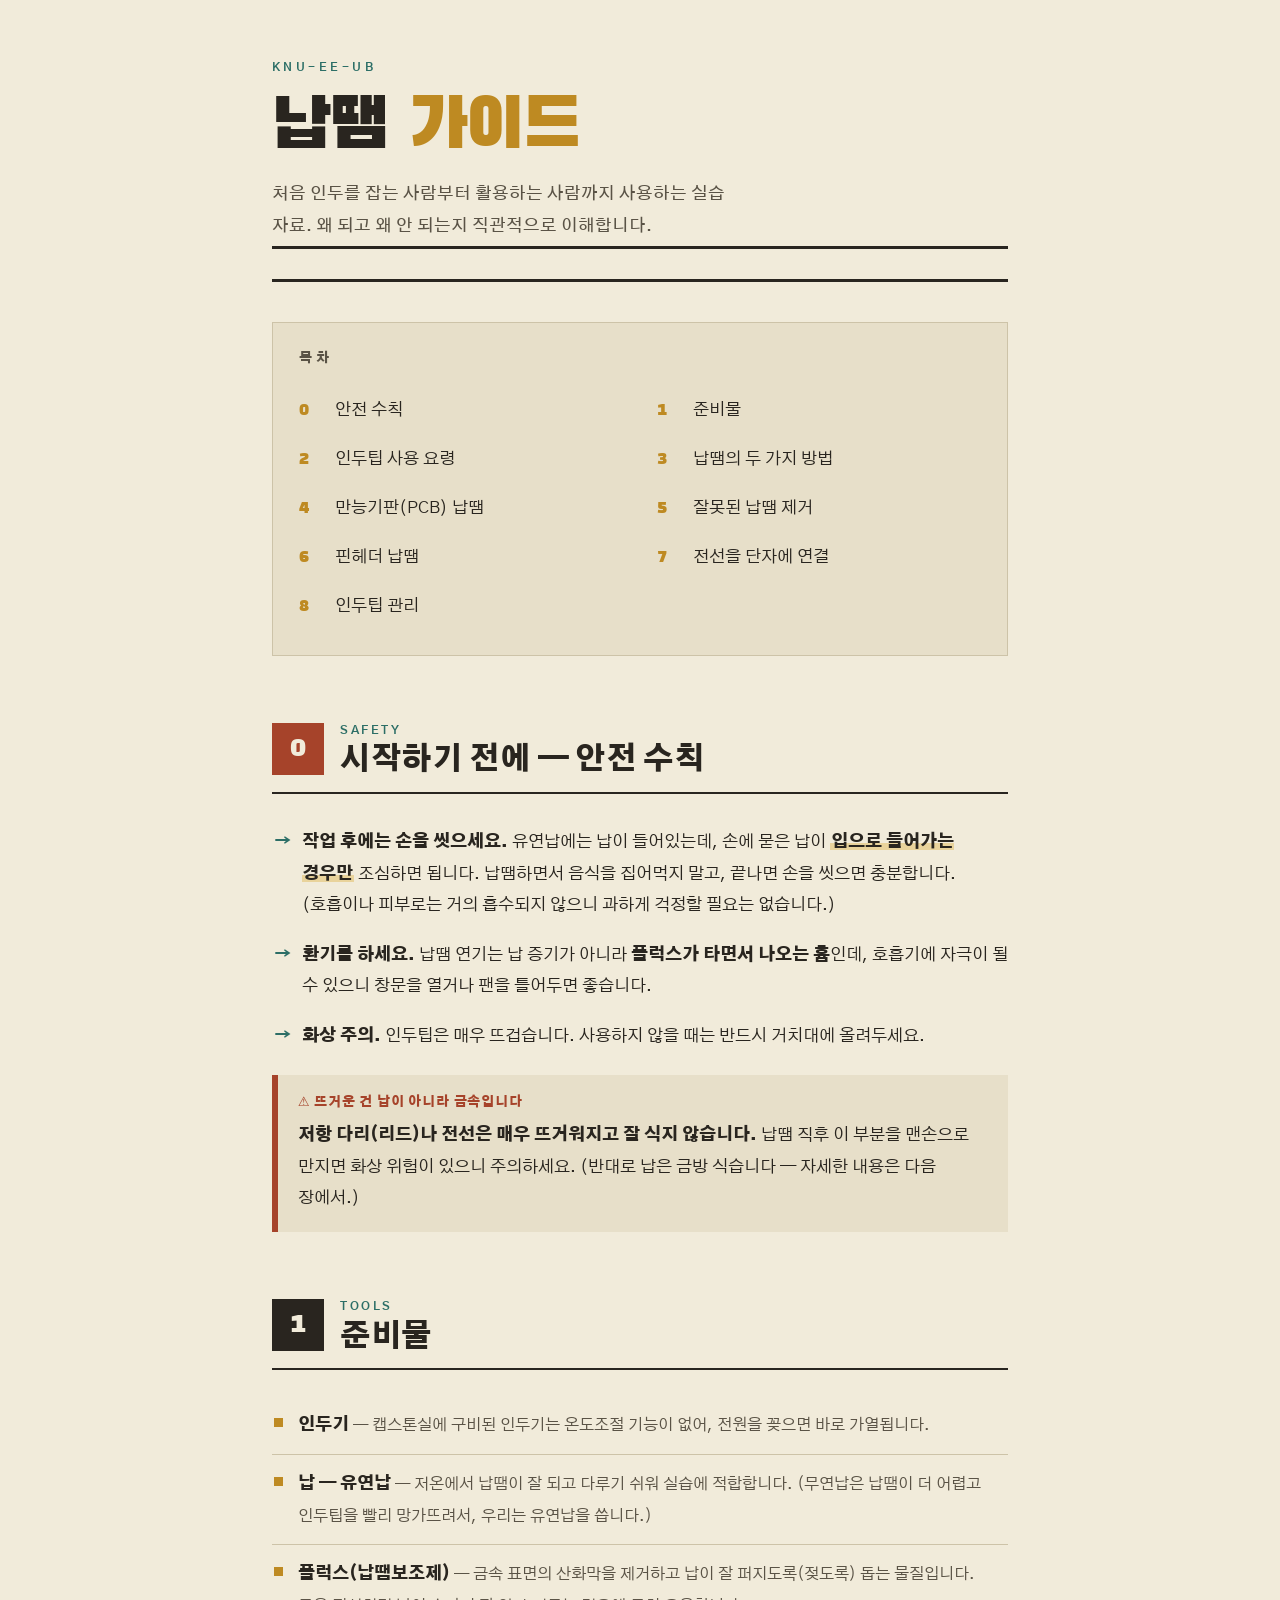
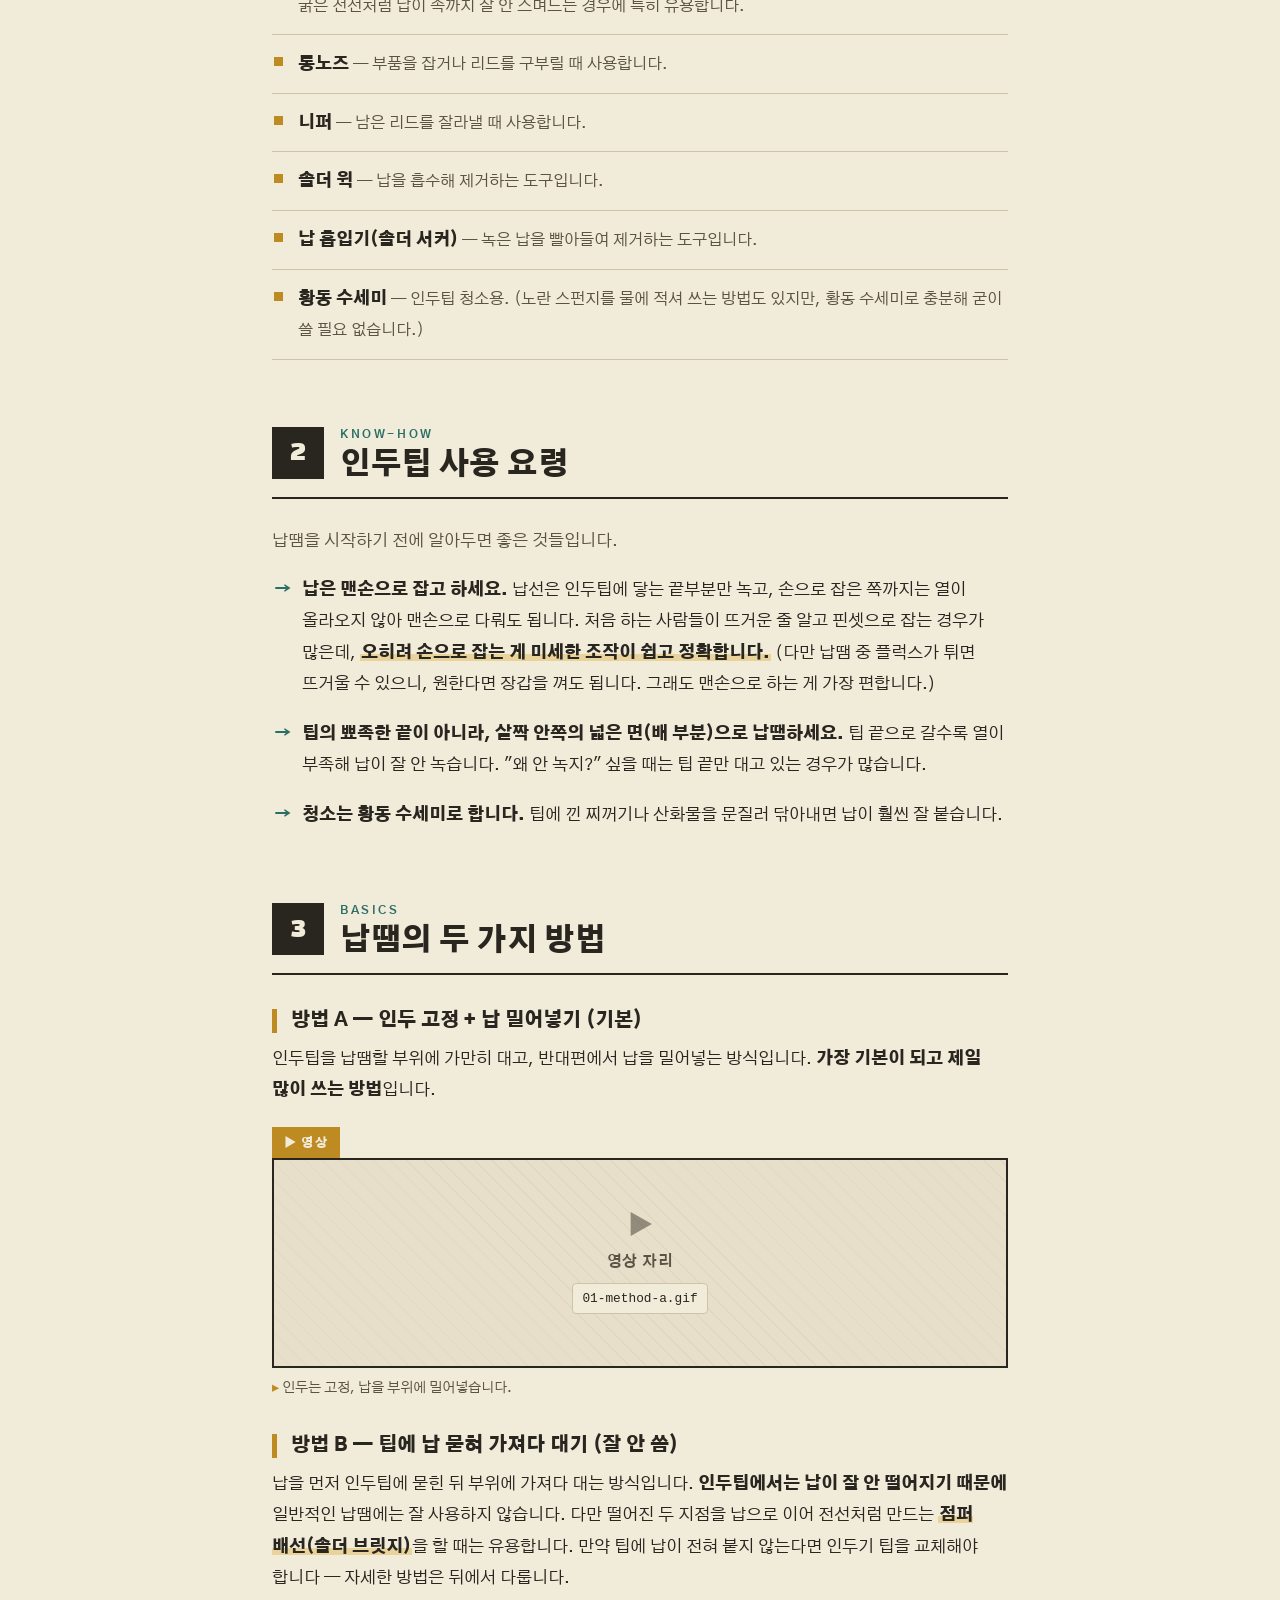
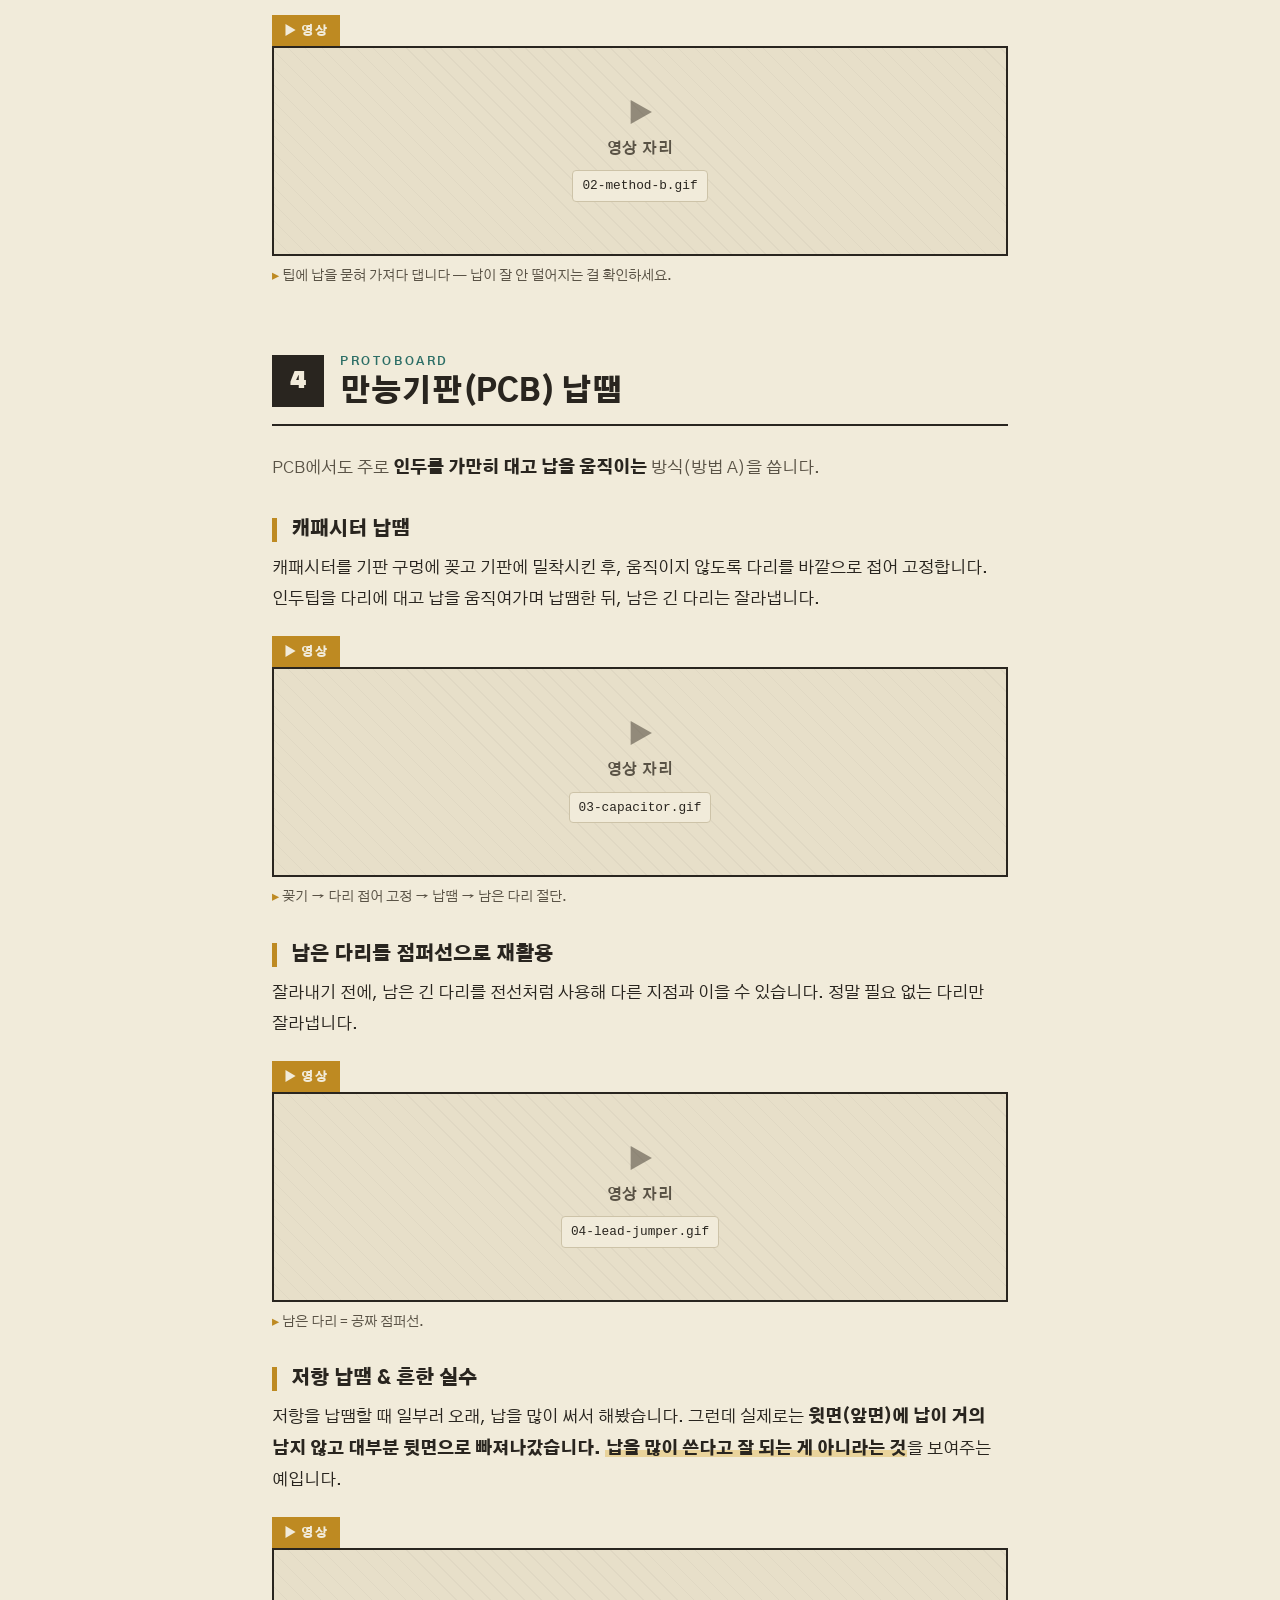
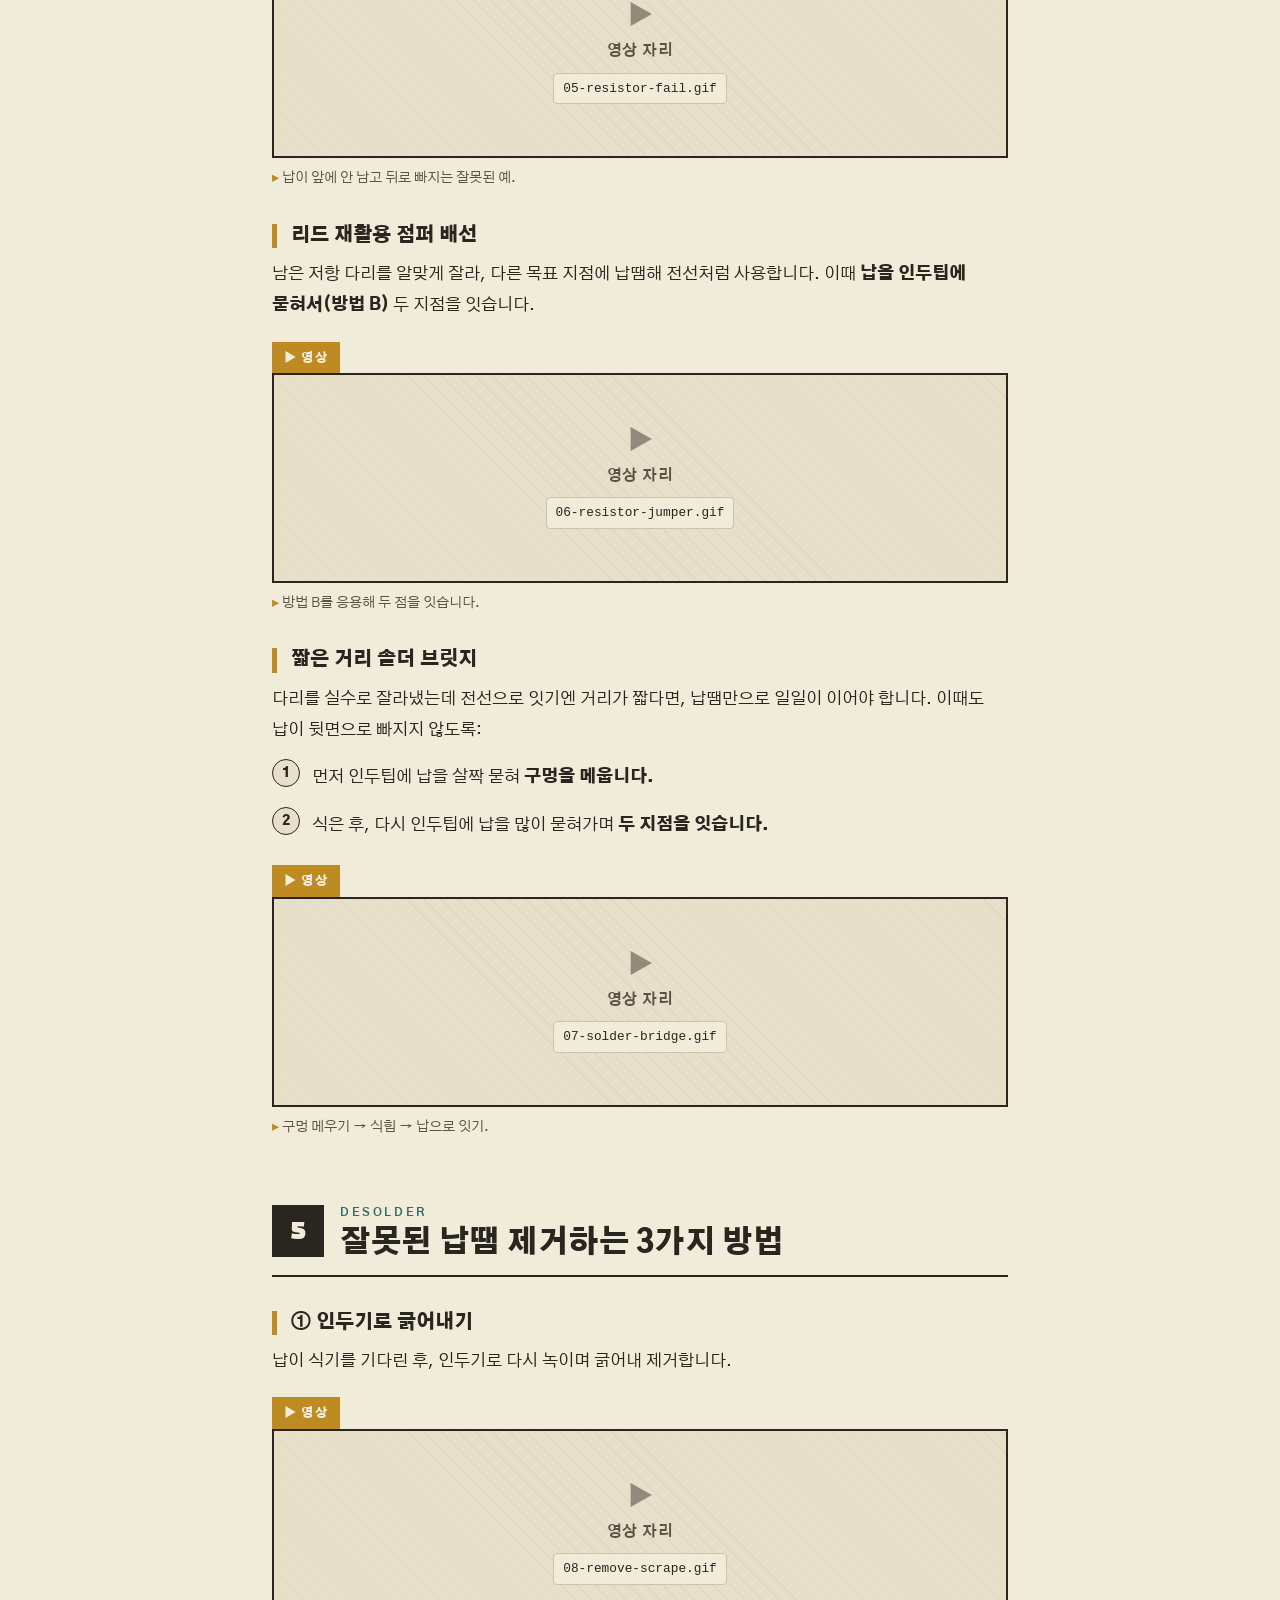
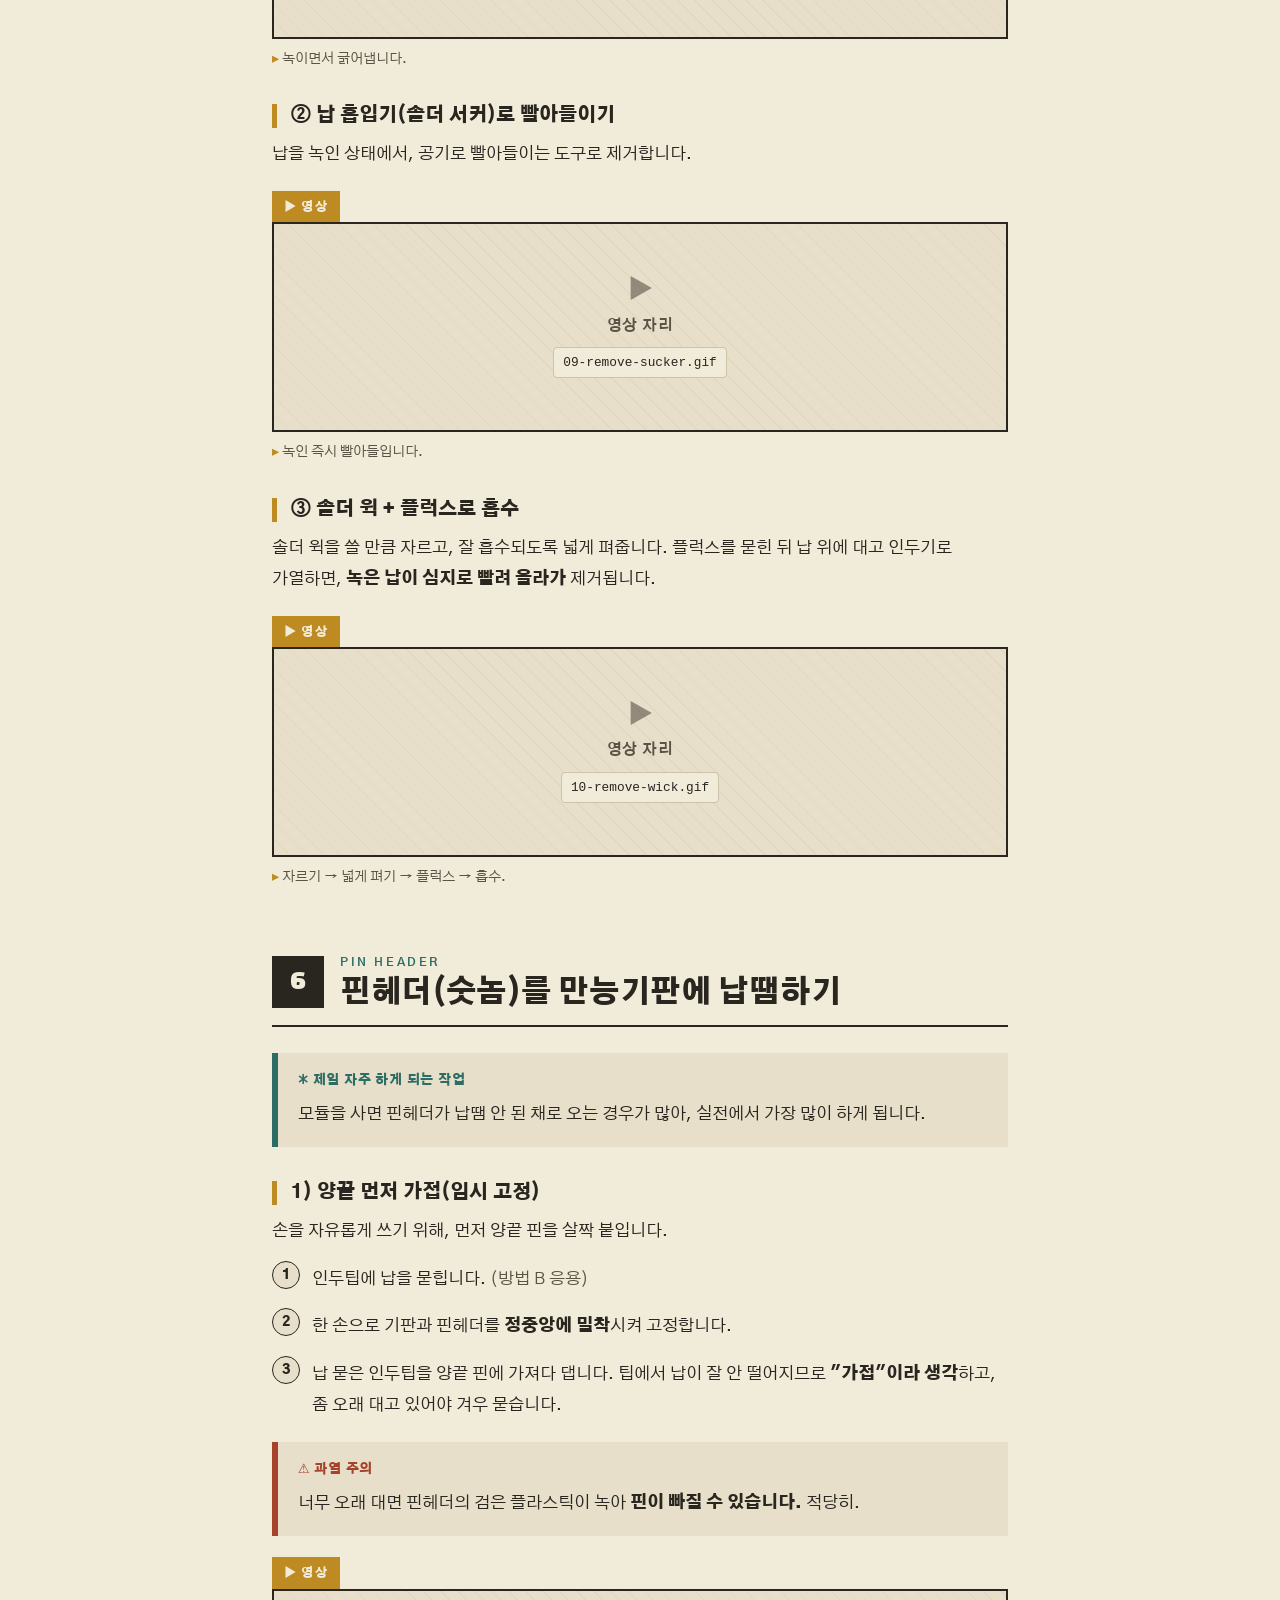
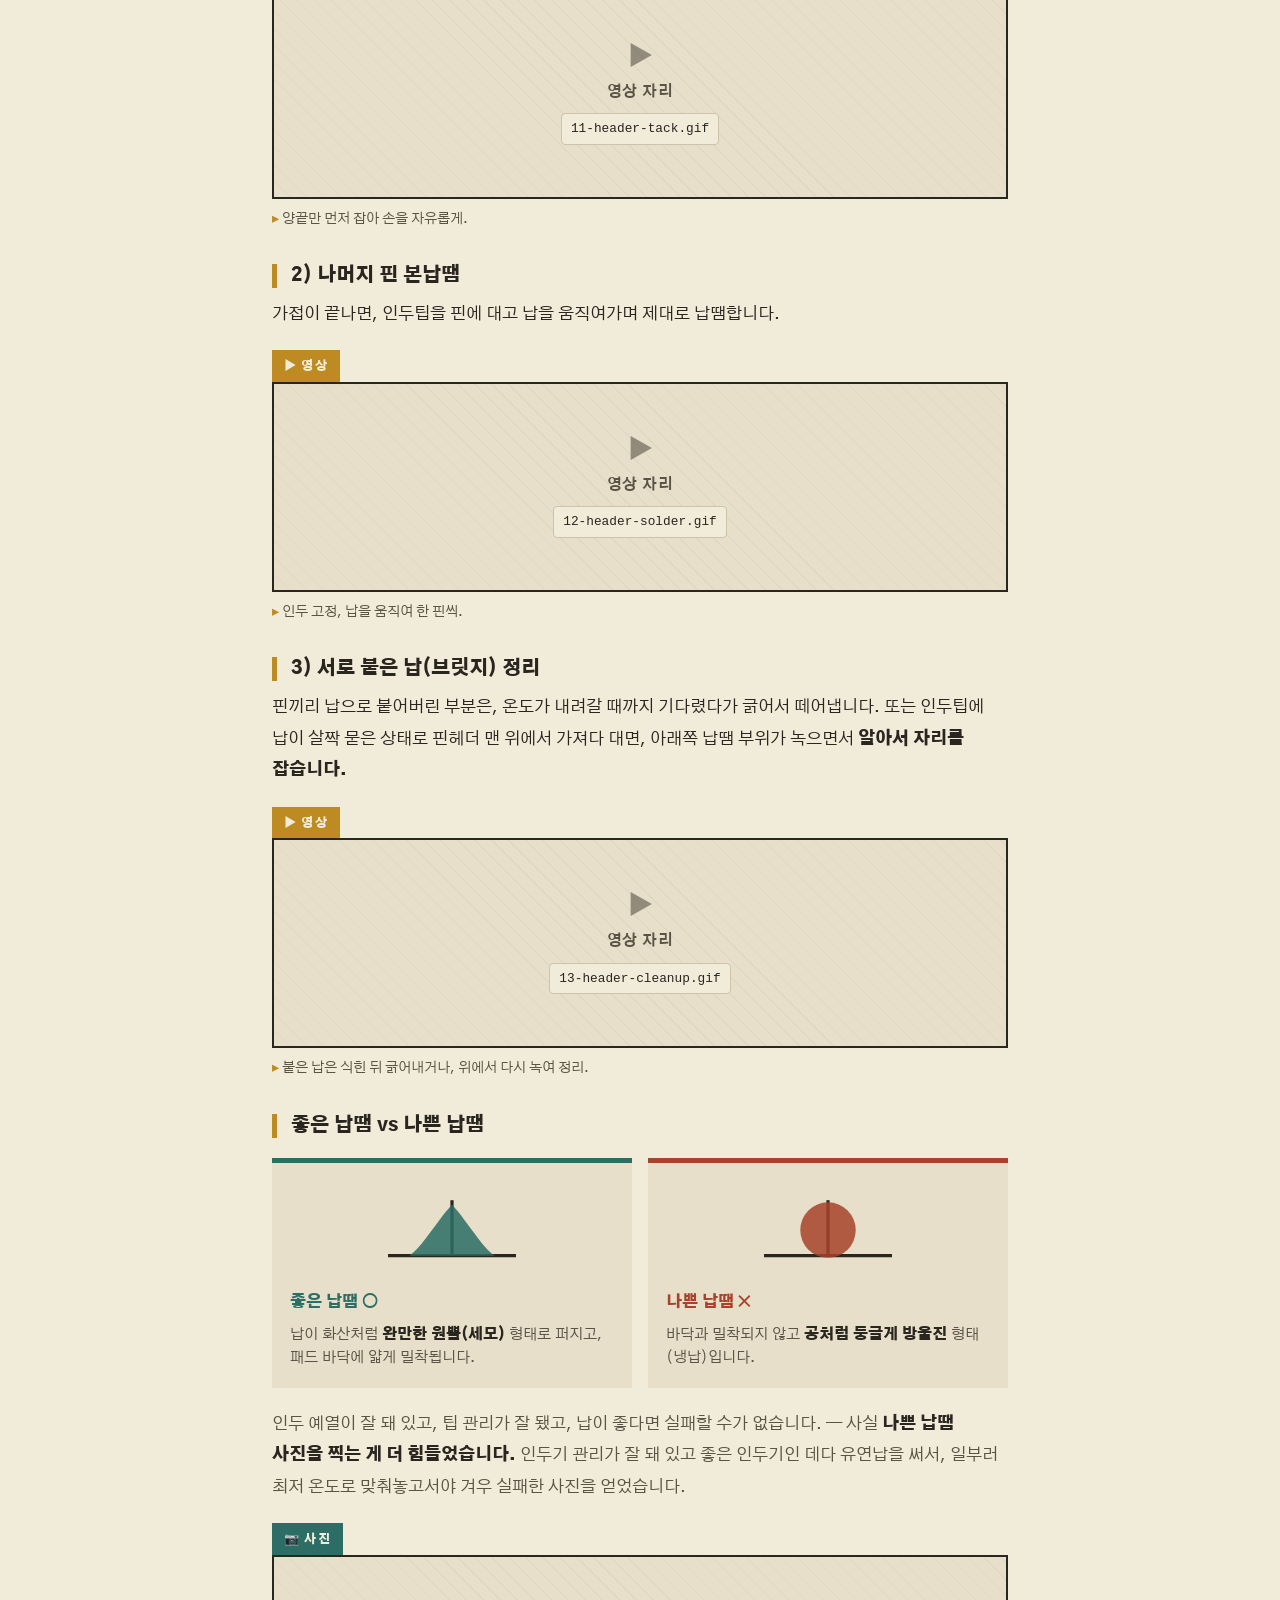
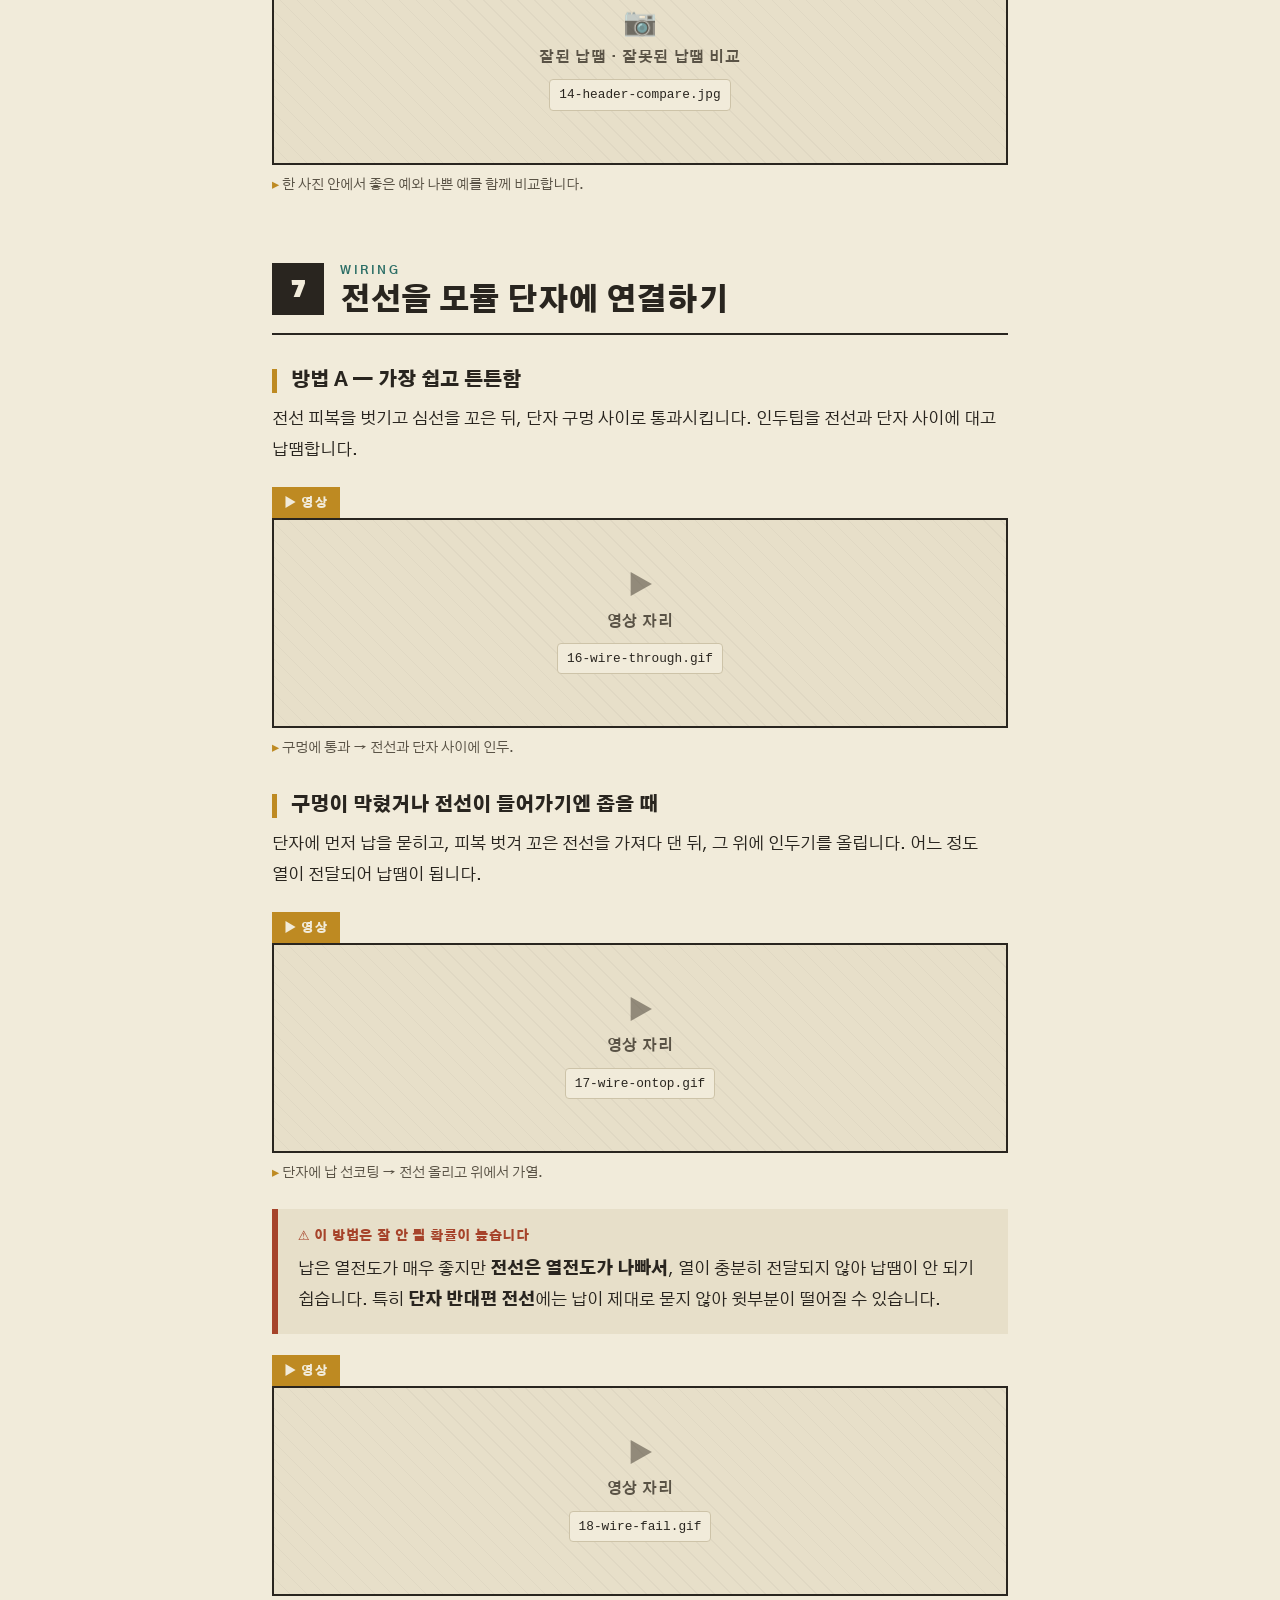
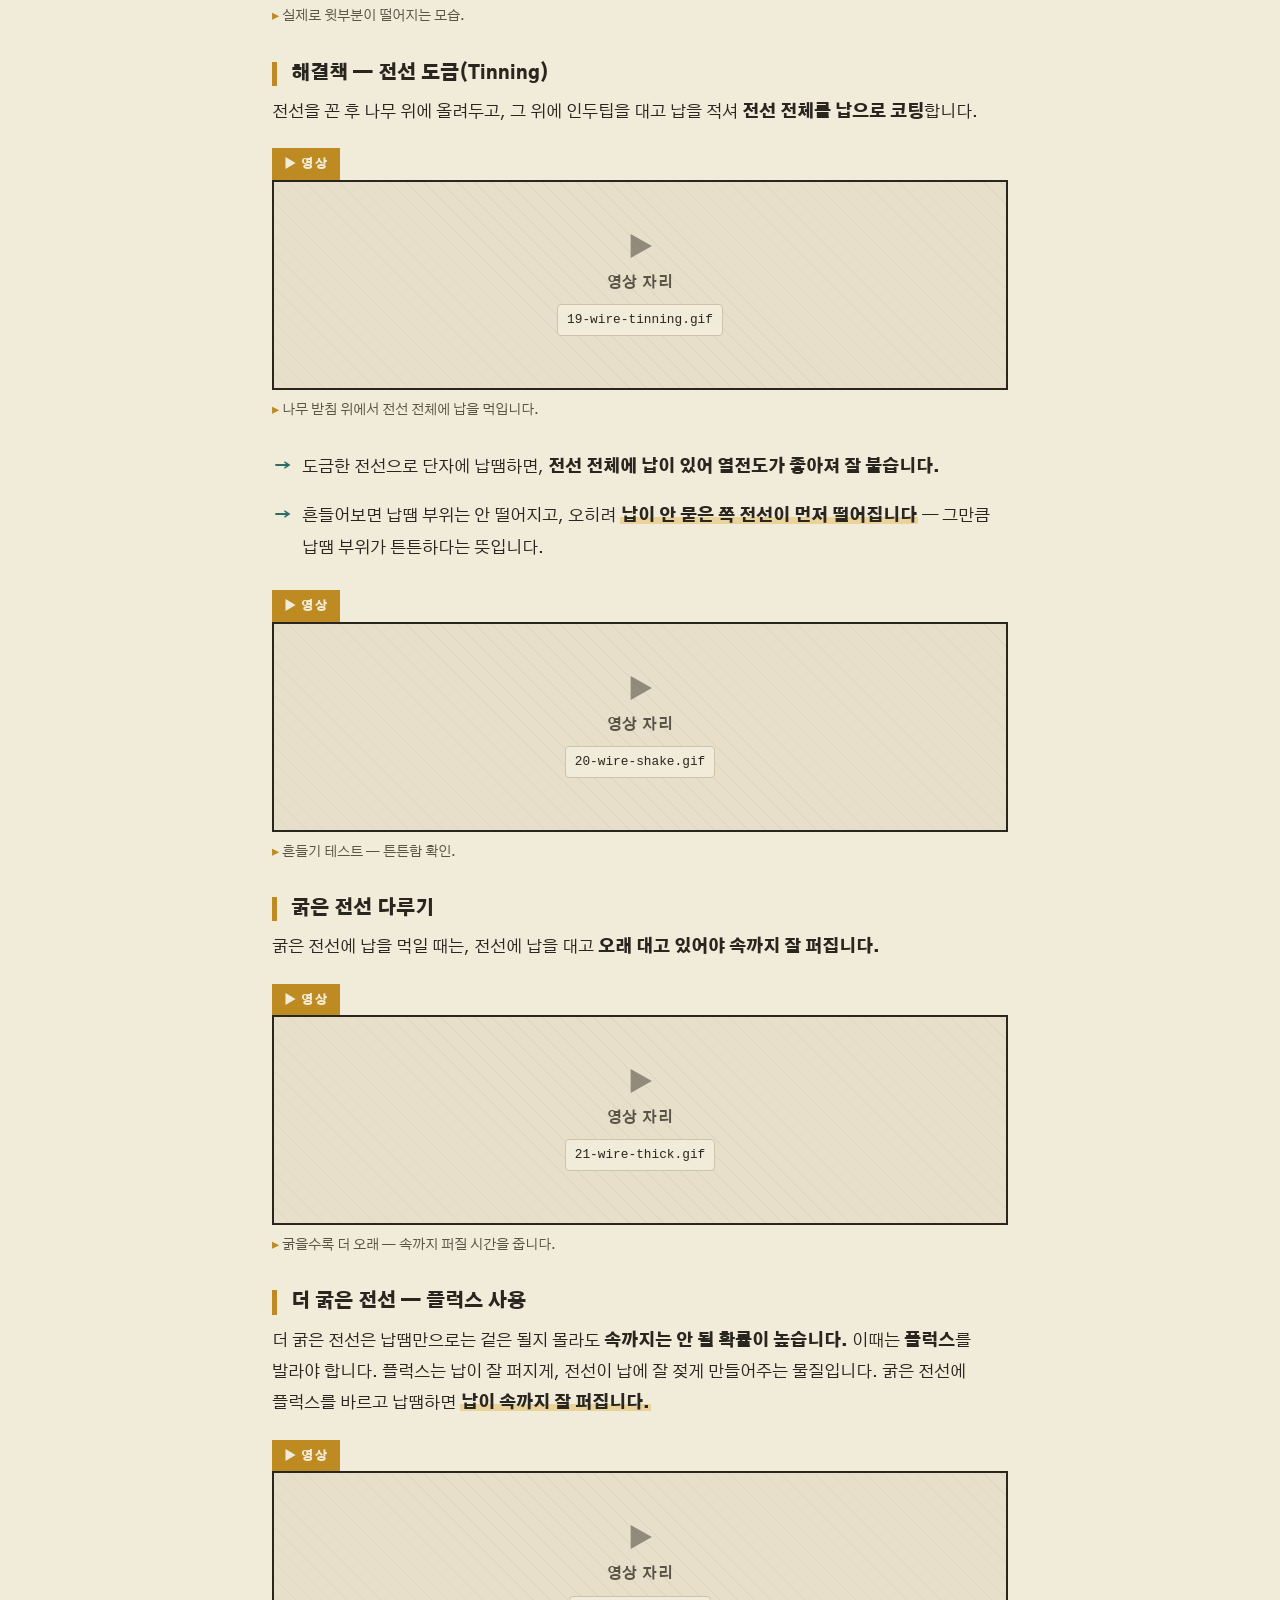
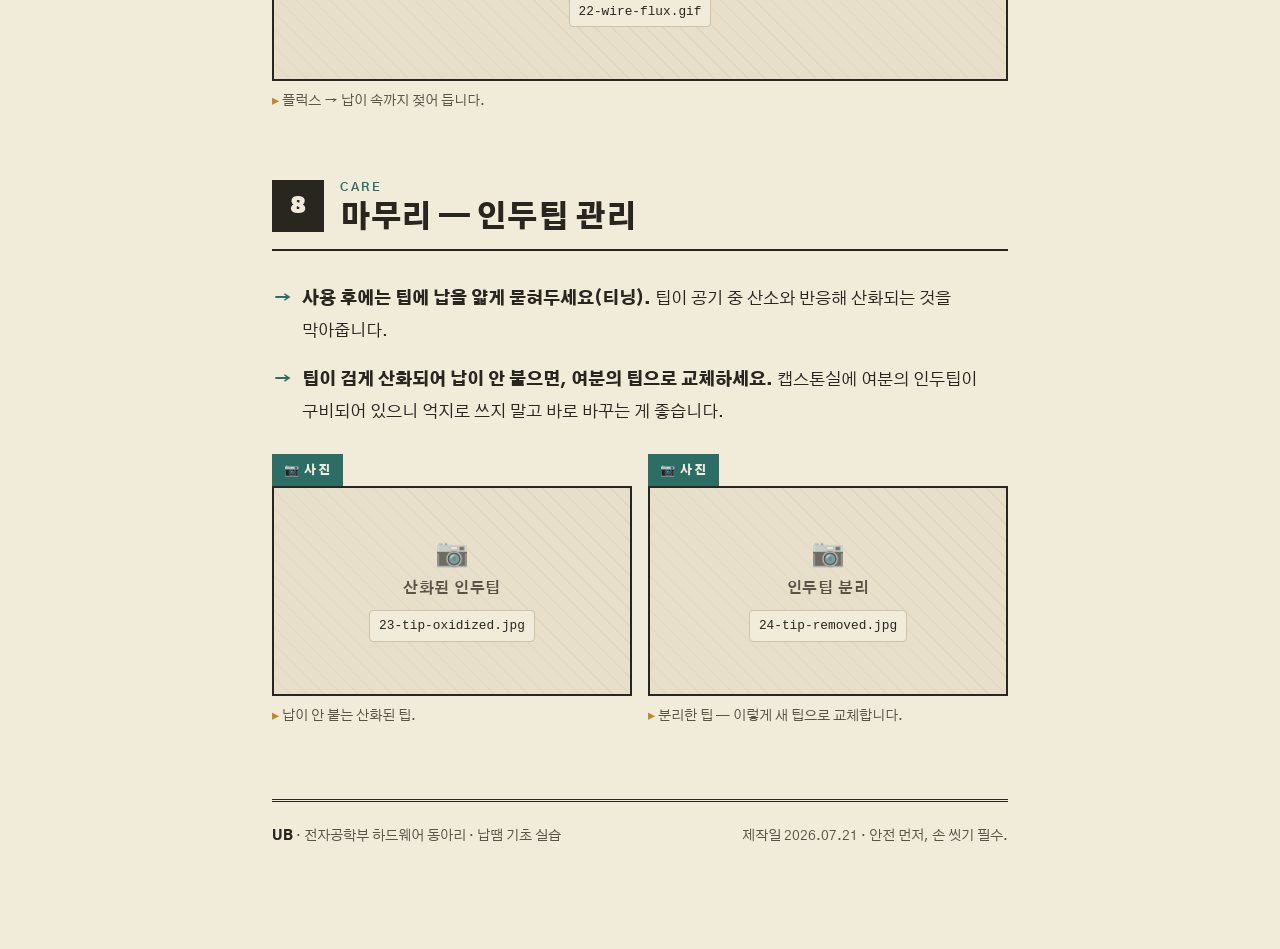
==== index.html @ 80e7e438 "Fix reveal animation hiding tall sections threshold 0.12는 섹션이 뷰포트보다 길면 영원히 충족되지 않아, 영상 자리가 많은 7번 섹션이" ====
<!DOCTYPE html>
<html lang="ko">
<head>
<meta charset="UTF-8">
<meta name="viewport" content="width=device-width, initial-scale=1.0">
<title>납땜 가이드 · KNU-EE-UB</title>
<link rel="preconnect" href="https://fonts.googleapis.com">
<link rel="preconnect" href="https://fonts.gstatic.com" crossorigin>
<link href="https://fonts.googleapis.com/css2?family=Black+Han+Sans&family=Gothic+A1:wght@400;500;700;900&display=swap" rel="stylesheet">
<style>
  :root{
    --paper:#F1EBDA;
    --paper-2:#E7DFC9;
    --ink:#29251F;
    --ink-2:#5A5346;
    --ochre:#BE8A22;
    --ochre-soft:#E9D39B;
    --teal:#2C6E66;
    --rust:#A6432A;
    --rule:#CDC3A8;
  }

  *{box-sizing:border-box;}
  html{scroll-behavior:smooth;}
  body{
    margin:0;
    background:var(--paper);
    color:var(--ink);
    font-family:"Gothic A1",system-ui,sans-serif;
    font-size:17px;
    line-height:1.85;
    -webkit-font-smoothing:antialiased;
    word-break:keep-all;
  }
  .wrap{
    max-width:780px;
    margin:0 auto;
    padding:0 22px 100px;
  }

  /* ---------- 마스트헤드 ---------- */
  .mast{
    padding:56px 0 30px;
    border-bottom:3px solid var(--ink);
    position:relative;
  }
  .mast::after{
    content:"";
    display:block;
    height:3px;
    background:var(--ink);
    margin-top:5px;
  }
  .club-tag{
    font-size:.78rem;
    font-weight:700;
    letter-spacing:.28em;
    color:var(--teal);
    text-transform:uppercase;
    margin:0 0 14px;
  }
  .mast h1{
    font-family:"Black Han Sans",sans-serif;
    font-weight:400;
    font-size:clamp(2.7rem,10vw,4.4rem);
    line-height:.98;
    letter-spacing:-.01em;
    margin:0;
    color:var(--ink);
  }
  .mast h1 em{
    font-style:normal;
    color:var(--ochre);
  }
  .mast .lede{
    margin:16px 0 0;
    max-width:46ch;
    color:var(--ink-2);
    font-weight:500;
  }

  /* ---------- 편집 안내(삭제 가능) ---------- */
  .editor-note{
    margin:28px 0 0;
    padding:18px 20px;
    border:2px dashed var(--rule);
    background:transparent;
    font-size:.9rem;
    color:var(--ink-2);
    line-height:1.7;
  }
  .editor-note b{color:var(--rust);}
  .editor-note .en-title{
    display:inline-block;
    font-weight:900;
    color:var(--ink);
    letter-spacing:.04em;
    margin-bottom:6px;
  }
  .editor-note code{
    font-family:ui-monospace,SFMono-Regular,Consolas,monospace;
    font-size:.86em;
    background:var(--paper-2);
    padding:1px 6px;
    border-radius:3px;
    color:var(--ink);
  }
  .editor-note pre{
    margin:10px 0 4px;
    padding:12px 14px;
    background:var(--ink);
    color:var(--paper);
    border-radius:6px;
    overflow-x:auto;
    font-family:ui-monospace,SFMono-Regular,Consolas,monospace;
    font-size:.82rem;
    line-height:1.6;
  }

  /* ---------- 목차 ---------- */
  .toc{
    margin:40px 0 8px;
    padding:24px 26px;
    background:var(--paper-2);
    border:1px solid var(--rule);
  }
  .toc h2{
    font-size:.82rem;
    font-weight:900;
    letter-spacing:.28em;
    margin:0 0 16px;
    color:var(--ink-2);
    text-transform:uppercase;
  }
  .toc ol{
    list-style:none;
    margin:0;
    padding:0;
    display:grid;
    grid-template-columns:1fr 1fr;
    gap:2px 34px;
  }
  .toc a{
    display:flex;
    align-items:baseline;
    gap:12px;
    padding:7px 0;
    text-decoration:none;
    color:var(--ink);
    border-bottom:1px solid transparent;
    transition:color .15s;
  }
  .toc a:hover{color:var(--rust);}
  .toc .n{
    font-family:"Black Han Sans",sans-serif;
    font-size:1.05rem;
    color:var(--ochre);
    min-width:1.4em;
  }
  .toc a:hover .n{color:var(--rust);}

  /* ---------- 섹션 ---------- */
  .section{
    margin-top:64px;
    opacity:1;
  }
  .reveal{opacity:0;transform:translateY(14px);}
  .reveal.in{opacity:1;transform:none;transition:opacity .55s ease,transform .55s ease;}

  .sec-head{
    display:flex;
    align-items:center;
    gap:16px;
    padding-bottom:14px;
    border-bottom:2px solid var(--ink);
    margin-bottom:26px;
  }
  .sec-num{
    flex:none;
    display:grid;
    place-items:center;
    width:52px;
    height:52px;
    background:var(--ink);
    color:var(--paper);
    font-family:"Black Han Sans",sans-serif;
    font-size:1.7rem;
    line-height:1;
  }
  .sec-num.caution{background:var(--rust);}
  .sec-head .eyebrow{
    display:block;
    font-size:.74rem;
    font-weight:700;
    letter-spacing:.22em;
    color:var(--teal);
    text-transform:uppercase;
    margin-bottom:2px;
  }
  .sec-head h2{
    margin:0;
    font-size:clamp(1.4rem,4.6vw,1.9rem);
    font-weight:900;
    letter-spacing:-.01em;
    line-height:1.15;
  }

  .section h3{
    font-size:1.16rem;
    font-weight:900;
    margin:34px 0 8px;
    padding-left:14px;
    border-left:5px solid var(--ochre);
    line-height:1.3;
  }
  .section p{margin:10px 0;}
  .lead-note{color:var(--ink-2);margin:0 0 6px;}
  strong{font-weight:900;color:var(--ink);}
  .hl{
    background:linear-gradient(transparent 60%,var(--ochre-soft) 60%);
    font-weight:900;
    padding:0 1px;
  }

  /* 준비물 리스트 */
  .parts{list-style:none;margin:8px 0;padding:0;}
  .parts li{
    padding:13px 0 13px 26px;
    border-bottom:1px solid var(--rule);
    position:relative;
  }
  .parts li::before{
    content:"";
    position:absolute;
    left:2px;top:22px;
    width:9px;height:9px;
    background:var(--ochre);
  }
  .parts .term{font-weight:900;}
  .parts .sub{color:var(--ink-2);font-size:.94em;}

  /* 요령/스텝 리스트 */
  ul.tips{list-style:none;margin:12px 0;padding:0;}
  ul.tips>li{
    position:relative;
    padding:6px 0 6px 30px;
    margin-bottom:6px;
  }
  ul.tips>li::before{
    content:"→";
    position:absolute;left:2px;top:6px;
    color:var(--teal);
    font-weight:900;
  }
  ol.steps{margin:12px 0;padding-left:0;counter-reset:st;list-style:none;}
  ol.steps>li{
    position:relative;
    padding:4px 0 4px 40px;
    margin-bottom:8px;
    counter-increment:st;
  }
  ol.steps>li::before{
    content:counter(st);
    position:absolute;left:0;top:2px;
    width:26px;height:26px;
    display:grid;place-items:center;
    background:var(--paper-2);
    border:1.5px solid var(--ink);
    font-weight:900;
    font-size:.9rem;
    border-radius:50%;
  }

  /* 콜아웃 */
  .callout{
    margin:18px 0;
    padding:16px 18px 16px 20px;
    background:var(--paper-2);
    border-left:6px solid var(--teal);
  }
  .callout.warn{border-left-color:var(--rust);}
  .callout .c-label{
    display:block;
    font-weight:900;
    font-size:.82rem;
    letter-spacing:.06em;
    margin-bottom:4px;
    color:var(--teal);
  }
  .callout.warn .c-label{color:var(--rust);}
  .callout p{margin:2px 0;}

  /* ---------- 그림 상자(영상/사진) : 시그니처 ---------- */
  .demo{margin:20px 0 24px;}
  .demo-tab{
    display:inline-block;
    font-size:.76rem;
    font-weight:900;
    letter-spacing:.1em;
    color:var(--paper);
    background:var(--ochre);
    padding:5px 12px 4px;
  }
  .demo-tab.photo{background:var(--teal);}
  .demo-frame{
    position:relative;
    min-height:210px;
    border:2px solid var(--ink);
    background:
      repeating-linear-gradient(45deg,transparent,transparent 11px,rgba(0,0,0,.03) 11px,rgba(0,0,0,.03) 12px),
      var(--paper-2);
    display:flex;
  }
  .demo-empty{
    position:absolute;inset:0;
    display:flex;flex-direction:column;
    align-items:center;justify-content:center;
    gap:8px;
    text-align:center;
    padding:20px;
    color:var(--ink-2);
  }
  .demo-empty .ic{font-size:1.7rem;line-height:1;opacity:.6;}
  .demo-empty .t{font-weight:700;font-size:.92rem;letter-spacing:.04em;}
  .demo-empty code{
    font-family:ui-monospace,SFMono-Regular,Consolas,monospace;
    font-size:.8rem;
    background:var(--paper);
    border:1px solid var(--rule);
    padding:3px 9px;
    border-radius:4px;
    color:var(--ink);
  }
  .demo-frame img{
    position:relative;
    z-index:1;
    width:100%;
    height:auto;
    display:block;
    object-fit:contain;
  }
  .demo figcaption{
    margin-top:9px;
    font-size:.9rem;
    color:var(--ink-2);
    line-height:1.55;
  }
  .demo figcaption::before{
    content:"▸ ";
    color:var(--ochre);
    font-weight:900;
  }

  /* 좋은 vs 나쁜 */
  .compare{
    display:grid;
    grid-template-columns:1fr 1fr;
    gap:16px;
    margin:20px 0;
  }
  .joint{
    padding:18px;
    background:var(--paper-2);
    border-top:5px solid var(--teal);
  }
  .joint.bad{border-top-color:var(--rust);}
  .joint svg{display:block;width:100%;height:96px;margin-bottom:10px;}
  .joint h4{
    margin:0 0 6px;
    font-size:1.02rem;
    font-weight:900;
    color:var(--teal);
  }
  .joint.bad h4{color:var(--rust);}
  .joint p{margin:0;font-size:.92rem;color:var(--ink-2);line-height:1.6;}

  /* ---------- 푸터 ---------- */
  footer{
    margin-top:72px;
    padding-top:22px;
    border-top:3px double var(--ink);
    font-size:.85rem;
    color:var(--ink-2);
    display:flex;
    justify-content:space-between;
    flex-wrap:wrap;
    gap:8px;
  }
  footer b{color:var(--ink);font-weight:900;}

  /* ---------- 반응형 ---------- */
  @media (max-width:560px){
    body{font-size:16px;}
    .toc ol{grid-template-columns:1fr;}
    .compare{grid-template-columns:1fr;}
    .sec-num{width:44px;height:44px;font-size:1.4rem;}
  }
  @media (prefers-reduced-motion:reduce){
    html{scroll-behavior:auto;}
    .reveal{opacity:1;transform:none;}
  }
  @media print{
    .editor-note{display:none;}
    body{background:#fff;font-size:12px;}
    .reveal{opacity:1;transform:none;}
    .demo-frame{min-height:120px;}
    .section{margin-top:32px;page-break-inside:avoid;}
  }
</style>
</head>
<body>
<div class="wrap">

  <!-- ================= 마스트헤드 ================= -->
  <header class="mast">
    <p class="club-tag">KNU-EE-UB</p>
    <h1>납땜 <em>가이드</em></h1>
    <p class="lede">처음 인두를 잡는 사람부터 활용하는 사람까지 사용하는 실습 자료. 왜 되고 왜 안 되는지 직관적으로 이해합니다.</p>
  </header>

  <!-- ================= 목차 ================= -->
  <nav class="toc" aria-label="목차">
    <h2>목차</h2>
    <ol>
      <li><a href="#s0"><span class="n">0</span><span>안전 수칙</span></a></li>
      <li><a href="#s1"><span class="n">1</span><span>준비물</span></a></li>
      <li><a href="#s2"><span class="n">2</span><span>인두팁 사용 요령</span></a></li>
      <li><a href="#s3"><span class="n">3</span><span>납땜의 두 가지 방법</span></a></li>
      <li><a href="#s4"><span class="n">4</span><span>만능기판(PCB) 납땜</span></a></li>
      <li><a href="#s5"><span class="n">5</span><span>잘못된 납땜 제거</span></a></li>
      <li><a href="#s6"><span class="n">6</span><span>핀헤더 납땜</span></a></li>
      <li><a href="#s7"><span class="n">7</span><span>전선을 단자에 연결</span></a></li>
      <li><a href="#s8"><span class="n">8</span><span>인두팁 관리</span></a></li>
    </ol>
  </nav>

  <!-- ================= 0. 안전 수칙 ================= -->
  <section class="section reveal" id="s0">
    <div class="sec-head">
      <span class="sec-num caution">0</span>
      <div><span class="eyebrow">Safety</span><h2>시작하기 전에 — 안전 수칙</h2></div>
    </div>

    <ul class="tips">
      <li><strong>작업 후에는 손을 씻으세요.</strong> 유연납에는 납이 들어있는데, 손에 묻은 납이 <span class="hl">입으로 들어가는 경우만</span> 조심하면 됩니다. 납땜하면서 음식을 집어먹지 말고, 끝나면 손을 씻으면 충분합니다. (호흡이나 피부로는 거의 흡수되지 않으니 과하게 걱정할 필요는 없습니다.)</li>
      <li><strong>환기를 하세요.</strong> 납땜 연기는 납 증기가 아니라 <strong>플럭스가 타면서 나오는 흄</strong>인데, 호흡기에 자극이 될 수 있으니 창문을 열거나 팬을 틀어두면 좋습니다.</li>
      <li><strong>화상 주의.</strong> 인두팁은 매우 뜨겁습니다. 사용하지 않을 때는 반드시 거치대에 올려두세요.</li>
    </ul>

    <div class="callout warn">
      <span class="c-label">⚠ 뜨거운 건 납이 아니라 금속입니다</span>
      <p><strong>저항 다리(리드)나 전선은 매우 뜨거워지고 잘 식지 않습니다.</strong> 납땜 직후 이 부분을 맨손으로 만지면 화상 위험이 있으니 주의하세요. (반대로 납은 금방 식습니다 — 자세한 내용은 다음 장에서.)</p>
    </div>
  </section>

  <!-- ================= 1. 준비물 ================= -->
  <section class="section reveal" id="s1">
    <div class="sec-head">
      <span class="sec-num">1</span>
      <div><span class="eyebrow">Tools</span><h2>준비물</h2></div>
    </div>

    <ul class="parts">
      <li><span class="term">인두기</span> <span class="sub">— 캡스톤실에 구비된 인두기는 온도조절 기능이 없어, 전원을 꽂으면 바로 가열됩니다.</span></li>
      <li><span class="term">납 — 유연납</span> <span class="sub">— 저온에서 납땜이 잘 되고 다루기 쉬워 실습에 적합합니다. (무연납은 납땜이 더 어렵고 인두팁을 빨리 망가뜨려서, 우리는 유연납을 씁니다.)</span></li>
      <li><span class="term">플럭스(납땜보조제)</span> <span class="sub">— 금속 표면의 산화막을 제거하고 납이 잘 퍼지도록(젖도록) 돕는 물질입니다. 굵은 전선처럼 납이 속까지 잘 안 스며드는 경우에 특히 유용합니다.</span></li>
      <li><span class="term">롱노즈</span> <span class="sub">— 부품을 잡거나 리드를 구부릴 때 사용합니다.</span></li>
      <li><span class="term">니퍼</span> <span class="sub">— 남은 리드를 잘라낼 때 사용합니다.</span></li>
      <li><span class="term">솔더 윅</span> <span class="sub">— 납을 흡수해 제거하는 도구입니다.</span></li>
      <li><span class="term">납 흡입기(솔더 서커)</span> <span class="sub">— 녹은 납을 빨아들여 제거하는 도구입니다.</span></li>
      <li><span class="term">황동 수세미</span> <span class="sub">— 인두팁 청소용. (노란 스펀지를 물에 적셔 쓰는 방법도 있지만, 황동 수세미로 충분해 굳이 쓸 필요 없습니다.)</span></li>
    </ul>
  </section>

  <!-- ================= 2. 인두팁 사용 요령 ================= -->
  <section class="section reveal" id="s2">
    <div class="sec-head">
      <span class="sec-num">2</span>
      <div><span class="eyebrow">Know-how</span><h2>인두팁 사용 요령</h2></div>
    </div>
    <p class="lead-note">납땜을 시작하기 전에 알아두면 좋은 것들입니다.</p>

    <ul class="tips">
      <li><strong>납은 맨손으로 잡고 하세요.</strong> 납선은 인두팁에 닿는 끝부분만 녹고, 손으로 잡은 쪽까지는 열이 올라오지 않아 맨손으로 다뤄도 됩니다. 처음 하는 사람들이 뜨거운 줄 알고 핀셋으로 잡는 경우가 많은데, <span class="hl">오히려 손으로 잡는 게 미세한 조작이 쉽고 정확합니다.</span> (다만 납땜 중 플럭스가 튀면 뜨거울 수 있으니, 원한다면 장갑을 껴도 됩니다. 그래도 맨손으로 하는 게 가장 편합니다.)</li>
      <li><strong>팁의 뾰족한 끝이 아니라, 살짝 안쪽의 넓은 면(배 부분)으로 납땜하세요.</strong> 팁 끝으로 갈수록 열이 부족해 납이 잘 안 녹습니다. "왜 안 녹지?" 싶을 때는 팁 끝만 대고 있는 경우가 많습니다.</li>
      <li><strong>청소는 황동 수세미로 합니다.</strong> 팁에 낀 찌꺼기나 산화물을 문질러 닦아내면 납이 훨씬 잘 붙습니다.</li>
    </ul>
  </section>

  <!-- ================= 3. 납땜의 두 가지 방법 ================= -->
  <section class="section reveal" id="s3">
    <div class="sec-head">
      <span class="sec-num">3</span>
      <div><span class="eyebrow">Basics</span><h2>납땜의 두 가지 방법</h2></div>
    </div>

    <h3>방법 A — 인두 고정 + 납 밀어넣기 (기본)</h3>
    <p>인두팁을 납땜할 부위에 가만히 대고, 반대편에서 납을 밀어넣는 방식입니다. <strong>가장 기본이 되고 제일 많이 쓰는 방법</strong>입니다.</p>
    <figure class="demo">
      <span class="demo-tab">▶ 영상</span>
      <div class="demo-frame">
        <div class="demo-empty"><span class="ic">▶</span><span class="t">영상 자리</span><code>01-method-a.gif</code></div>
        <img src="01-method-a.gif" alt="인두를 고정하고 납을 밀어넣는 모습" onerror="this.remove()">
      </div>
      <figcaption>인두는 고정, 납을 부위에 밀어넣습니다.</figcaption>
    </figure>

    <h3>방법 B — 팁에 납 묻혀 가져다 대기 (잘 안 씀)</h3>
    <p>납을 먼저 인두팁에 묻힌 뒤 부위에 가져다 대는 방식입니다. <strong>인두팁에서는 납이 잘 안 떨어지기 때문에</strong> 일반적인 납땜에는 잘 사용하지 않습니다. 다만 떨어진 두 지점을 납으로 이어 전선처럼 만드는 <span class="hl">점퍼 배선(솔더 브릿지)</span>을 할 때는 유용합니다. 만약 팁에 납이 전혀 붙지 않는다면 인두기 팁을 교체해야 합니다 — 자세한 방법은 뒤에서 다룹니다.</p>
    <figure class="demo">
      <span class="demo-tab">▶ 영상</span>
      <div class="demo-frame">
        <div class="demo-empty"><span class="ic">▶</span><span class="t">영상 자리</span><code>02-method-b.gif</code></div>
        <img src="02-method-b.gif" alt="팁에 납을 묻혀 가져다 대는 모습" onerror="this.remove()">
      </div>
      <figcaption>팁에 납을 묻혀 가져다 댑니다 — 납이 잘 안 떨어지는 걸 확인하세요.</figcaption>
    </figure>
  </section>

  <!-- ================= 4. PCB 납땜 ================= -->
  <section class="section reveal" id="s4">
    <div class="sec-head">
      <span class="sec-num">4</span>
      <div><span class="eyebrow">Protoboard</span><h2>만능기판(PCB) 납땜</h2></div>
    </div>
    <p class="lead-note">PCB에서도 주로 <strong>인두를 가만히 대고 납을 움직이는</strong> 방식(방법 A)을 씁니다.</p>

    <h3>캐패시터 납땜</h3>
    <p>캐패시터를 기판 구멍에 꽂고 기판에 밀착시킨 후, 움직이지 않도록 다리를 바깥으로 접어 고정합니다. 인두팁을 다리에 대고 납을 움직여가며 납땜한 뒤, 남은 긴 다리는 잘라냅니다.</p>
    <figure class="demo">
      <span class="demo-tab">▶ 영상</span>
      <div class="demo-frame">
        <div class="demo-empty"><span class="ic">▶</span><span class="t">영상 자리</span><code>03-capacitor.gif</code></div>
        <img src="03-capacitor.gif" alt="캐패시터를 꽂고 다리를 접어 고정한 뒤 납땜하는 모습" onerror="this.remove()">
      </div>
      <figcaption>꽂기 → 다리 접어 고정 → 납땜 → 남은 다리 절단.</figcaption>
    </figure>

    <h3>남은 다리를 점퍼선으로 재활용</h3>
    <p>잘라내기 전에, 남은 긴 다리를 전선처럼 사용해 다른 지점과 이을 수 있습니다. 정말 필요 없는 다리만 잘라냅니다.</p>
    <figure class="demo">
      <span class="demo-tab">▶ 영상</span>
      <div class="demo-frame">
        <div class="demo-empty"><span class="ic">▶</span><span class="t">영상 자리</span><code>04-lead-jumper.gif</code></div>
        <img src="04-lead-jumper.gif" alt="남은 다리를 전선처럼 사용해 잇는 모습" onerror="this.remove()">
      </div>
      <figcaption>남은 다리 = 공짜 점퍼선.</figcaption>
    </figure>

    <h3>저항 납땜 &amp; 흔한 실수</h3>
    <p>저항을 납땜할 때 일부러 오래, 납을 많이 써서 해봤습니다. 그런데 실제로는 <strong>윗면(앞면)에 납이 거의 남지 않고 대부분 뒷면으로 빠져나갔습니다.</strong> <span class="hl">납을 많이 쓴다고 잘 되는 게 아니라는 것</span>을 보여주는 예입니다.</p>
    <figure class="demo">
      <span class="demo-tab">▶ 영상</span>
      <div class="demo-frame">
        <div class="demo-empty"><span class="ic">▶</span><span class="t">영상 자리</span><code>05-resistor-fail.gif</code></div>
        <img src="05-resistor-fail.gif" alt="납을 많이 썼지만 앞면에 안 남고 뒤로 빠지는 모습" onerror="this.remove()">
      </div>
      <figcaption>납이 앞에 안 남고 뒤로 빠지는 잘못된 예.</figcaption>
    </figure>

    <h3>리드 재활용 점퍼 배선</h3>
    <p>남은 저항 다리를 알맞게 잘라, 다른 목표 지점에 납땜해 전선처럼 사용합니다. 이때 <strong>납을 인두팁에 묻혀서(방법 B)</strong> 두 지점을 잇습니다.</p>
    <figure class="demo">
      <span class="demo-tab">▶ 영상</span>
      <div class="demo-frame">
        <div class="demo-empty"><span class="ic">▶</span><span class="t">영상 자리</span><code>06-resistor-jumper.gif</code></div>
        <img src="06-resistor-jumper.gif" alt="저항 다리를 점퍼선으로 활용해 두 지점을 잇는 모습" onerror="this.remove()">
      </div>
      <figcaption>방법 B를 응용해 두 점을 잇습니다.</figcaption>
    </figure>

    <h3>짧은 거리 솔더 브릿지</h3>
    <p>다리를 실수로 잘라냈는데 전선으로 잇기엔 거리가 짧다면, 납땜만으로 일일이 이어야 합니다. 이때도 납이 뒷면으로 빠지지 않도록:</p>
    <ol class="steps">
      <li>먼저 인두팁에 납을 살짝 묻혀 <strong>구멍을 메웁니다.</strong></li>
      <li>식은 후, 다시 인두팁에 납을 많이 묻혀가며 <strong>두 지점을 잇습니다.</strong></li>
    </ol>
    <figure class="demo">
      <span class="demo-tab">▶ 영상</span>
      <div class="demo-frame">
        <div class="demo-empty"><span class="ic">▶</span><span class="t">영상 자리</span><code>07-solder-bridge.gif</code></div>
        <img src="07-solder-bridge.gif" alt="구멍을 메운 뒤 짧은 거리를 납으로 잇는 모습" onerror="this.remove()">
      </div>
      <figcaption>구멍 메우기 → 식힘 → 납으로 잇기.</figcaption>
    </figure>
  </section>

  <!-- ================= 5. 납 제거 ================= -->
  <section class="section reveal" id="s5">
    <div class="sec-head">
      <span class="sec-num">5</span>
      <div><span class="eyebrow">Desolder</span><h2>잘못된 납땜 제거하는 3가지 방법</h2></div>
    </div>

    <h3>① 인두기로 긁어내기</h3>
    <p>납이 식기를 기다린 후, 인두기로 다시 녹이며 긁어내 제거합니다.</p>
    <figure class="demo">
      <span class="demo-tab">▶ 영상</span>
      <div class="demo-frame">
        <div class="demo-empty"><span class="ic">▶</span><span class="t">영상 자리</span><code>08-remove-scrape.gif</code></div>
        <img src="08-remove-scrape.gif" alt="인두기로 납을 녹여 긁어내는 모습" onerror="this.remove()">
      </div>
      <figcaption>녹이면서 긁어냅니다.</figcaption>
    </figure>

    <h3>② 납 흡입기(솔더 서커)로 빨아들이기</h3>
    <p>납을 녹인 상태에서, 공기로 빨아들이는 도구로 제거합니다.</p>
    <figure class="demo">
      <span class="demo-tab">▶ 영상</span>
      <div class="demo-frame">
        <div class="demo-empty"><span class="ic">▶</span><span class="t">영상 자리</span><code>09-remove-sucker.gif</code></div>
        <img src="09-remove-sucker.gif" alt="솔더 서커로 녹은 납을 빨아들이는 모습" onerror="this.remove()">
      </div>
      <figcaption>녹인 즉시 빨아들입니다.</figcaption>
    </figure>

    <h3>③ 솔더 윅 + 플럭스로 흡수</h3>
    <p>솔더 윅을 쓸 만큼 자르고, 잘 흡수되도록 넓게 펴줍니다. 플럭스를 묻힌 뒤 납 위에 대고 인두기로 가열하면, <strong>녹은 납이 심지로 빨려 올라가</strong> 제거됩니다.</p>
    <figure class="demo">
      <span class="demo-tab">▶ 영상</span>
      <div class="demo-frame">
        <div class="demo-empty"><span class="ic">▶</span><span class="t">영상 자리</span><code>10-remove-wick.gif</code></div>
        <img src="10-remove-wick.gif" alt="솔더 윅에 플럭스를 묻혀 납을 흡수하는 모습" onerror="this.remove()">
      </div>
      <figcaption>자르기 → 넓게 펴기 → 플럭스 → 흡수.</figcaption>
    </figure>
  </section>

  <!-- ================= 6. 핀헤더 ================= -->
  <section class="section reveal" id="s6">
    <div class="sec-head">
      <span class="sec-num">6</span>
      <div><span class="eyebrow">Pin header</span><h2>핀헤더(숫놈)를 만능기판에 납땜하기</h2></div>
    </div>
    <div class="callout">
      <span class="c-label">✱ 제일 자주 하게 되는 작업</span>
      <p>모듈을 사면 핀헤더가 납땜 안 된 채로 오는 경우가 많아, 실전에서 가장 많이 하게 됩니다.</p>
    </div>

    <h3>1) 양끝 먼저 가접(임시 고정)</h3>
    <p>손을 자유롭게 쓰기 위해, 먼저 양끝 핀을 살짝 붙입니다.</p>
    <ol class="steps">
      <li>인두팁에 납을 묻힙니다. <span class="lead-note" style="display:inline">(방법 B 응용)</span></li>
      <li>한 손으로 기판과 핀헤더를 <strong>정중앙에 밀착</strong>시켜 고정합니다.</li>
      <li>납 묻은 인두팁을 양끝 핀에 가져다 댑니다. 팁에서 납이 잘 안 떨어지므로 <strong>"가접"이라 생각</strong>하고, 좀 오래 대고 있어야 겨우 묻습니다.</li>
    </ol>
    <div class="callout warn">
      <span class="c-label">⚠ 과열 주의</span>
      <p>너무 오래 대면 핀헤더의 검은 플라스틱이 녹아 <strong>핀이 빠질 수 있습니다.</strong> 적당히.</p>
    </div>
    <figure class="demo">
      <span class="demo-tab">▶ 영상</span>
      <div class="demo-frame">
        <div class="demo-empty"><span class="ic">▶</span><span class="t">영상 자리</span><code>11-header-tack.gif</code></div>
        <img src="11-header-tack.gif" alt="핀헤더 양끝을 가접해 고정하는 모습" onerror="this.remove()">
      </div>
      <figcaption>양끝만 먼저 잡아 손을 자유롭게.</figcaption>
    </figure>

    <h3>2) 나머지 핀 본납땜</h3>
    <p>가접이 끝나면, 인두팁을 핀에 대고 납을 움직여가며 제대로 납땜합니다.</p>
    <figure class="demo">
      <span class="demo-tab">▶ 영상</span>
      <div class="demo-frame">
        <div class="demo-empty"><span class="ic">▶</span><span class="t">영상 자리</span><code>12-header-solder.gif</code></div>
        <img src="12-header-solder.gif" alt="나머지 핀을 본납땜하는 모습" onerror="this.remove()">
      </div>
      <figcaption>인두 고정, 납을 움직여 한 핀씩.</figcaption>
    </figure>

    <h3>3) 서로 붙은 납(브릿지) 정리</h3>
    <p>핀끼리 납으로 붙어버린 부분은, 온도가 내려갈 때까지 기다렸다가 긁어서 떼어냅니다. 또는 인두팁에 납이 살짝 묻은 상태로 핀헤더 맨 위에서 가져다 대면, 아래쪽 납땜 부위가 녹으면서 <strong>알아서 자리를 잡습니다.</strong></p>
    <figure class="demo">
      <span class="demo-tab">▶ 영상</span>
      <div class="demo-frame">
        <div class="demo-empty"><span class="ic">▶</span><span class="t">영상 자리</span><code>13-header-cleanup.gif</code></div>
        <img src="13-header-cleanup.gif" alt="붙어버린 납을 정리하는 모습" onerror="this.remove()">
      </div>
      <figcaption>붙은 납은 식힌 뒤 긁어내거나, 위에서 다시 녹여 정리.</figcaption>
    </figure>

    <h3>좋은 납땜 vs 나쁜 납땜</h3>
    <div class="compare">
      <div class="joint">
        <svg viewBox="0 0 160 90" role="img" aria-label="좋은 납땜: 완만한 원뿔 필렛">
          <line x1="20" y1="70" x2="140" y2="70" stroke="#29251F" stroke-width="3"/>
          <line x1="80" y1="70" x2="80" y2="18" stroke="#29251F" stroke-width="3"/>
          <path d="M80 22 C64 40 52 62 40 70 L120 70 C108 62 96 40 80 22 Z" fill="#2C6E66" opacity="0.85"/>
        </svg>
        <h4>좋은 납땜 ○</h4>
        <p>납이 화산처럼 <strong>완만한 원뿔(세모)</strong> 형태로 퍼지고, 패드 바닥에 얇게 밀착됩니다.</p>
      </div>
      <div class="joint bad">
        <svg viewBox="0 0 160 90" role="img" aria-label="나쁜 납땜: 공처럼 뭉친 냉납">
          <line x1="20" y1="70" x2="140" y2="70" stroke="#29251F" stroke-width="3"/>
          <line x1="80" y1="70" x2="80" y2="18" stroke="#29251F" stroke-width="3"/>
          <circle cx="80" cy="46" r="26" fill="#A6432A" opacity="0.85"/>
        </svg>
        <h4>나쁜 납땜 ✕</h4>
        <p>바닥과 밀착되지 않고 <strong>공처럼 둥글게 방울진</strong> 형태(냉납)입니다.</p>
      </div>
    </div>
    <p class="lead-note">인두 예열이 잘 돼 있고, 팁 관리가 잘 됐고, 납이 좋다면 실패할 수가 없습니다. — 사실 <strong>나쁜 납땜 사진을 찍는 게 더 힘들었습니다.</strong> 인두기 관리가 잘 돼 있고 좋은 인두기인 데다 유연납을 써서, 일부러 최저 온도로 맞춰놓고서야 겨우 실패한 사진을 얻었습니다.</p>
    <figure class="demo">
      <span class="demo-tab photo">📷 사진</span>
      <div class="demo-frame">
        <div class="demo-empty"><span class="ic">📷</span><span class="t">잘된 납땜 · 잘못된 납땜 비교</span><code>14-header-compare.jpg</code></div>
        <img src="14-header-compare.jpg" alt="잘된 핀헤더 납땜과 잘못된 납땜을 비교한 모습" onerror="this.remove()">
      </div>
      <figcaption>한 사진 안에서 좋은 예와 나쁜 예를 함께 비교합니다.</figcaption>
    </figure>
  </section>

  <!-- ================= 7. 전선 연결 ================= -->
  <section class="section reveal" id="s7">
    <div class="sec-head">
      <span class="sec-num">7</span>
      <div><span class="eyebrow">Wiring</span><h2>전선을 모듈 단자에 연결하기</h2></div>
    </div>

    <h3>방법 A — 가장 쉽고 튼튼함</h3>
    <p>전선 피복을 벗기고 심선을 꼬은 뒤, 단자 구멍 사이로 통과시킵니다. 인두팁을 전선과 단자 사이에 대고 납땜합니다.</p>
    <figure class="demo">
      <span class="demo-tab">▶ 영상</span>
      <div class="demo-frame">
        <div class="demo-empty"><span class="ic">▶</span><span class="t">영상 자리</span><code>16-wire-through.gif</code></div>
        <img src="16-wire-through.gif" alt="꼰 전선을 단자 구멍에 통과시켜 납땜하는 모습" onerror="this.remove()">
      </div>
      <figcaption>구멍에 통과 → 전선과 단자 사이에 인두.</figcaption>
    </figure>

    <h3>구멍이 막혔거나 전선이 들어가기엔 좁을 때</h3>
    <p>단자에 먼저 납을 묻히고, 피복 벗겨 꼬은 전선을 가져다 댄 뒤, 그 위에 인두기를 올립니다. 어느 정도 열이 전달되어 납땜이 됩니다.</p>
    <figure class="demo">
      <span class="demo-tab">▶ 영상</span>
      <div class="demo-frame">
        <div class="demo-empty"><span class="ic">▶</span><span class="t">영상 자리</span><code>17-wire-ontop.gif</code></div>
        <img src="17-wire-ontop.gif" alt="단자에 납을 묻히고 전선을 위에서 가열하는 모습" onerror="this.remove()">
      </div>
      <figcaption>단자에 납 선코팅 → 전선 올리고 위에서 가열.</figcaption>
    </figure>
    <div class="callout warn">
      <span class="c-label">⚠ 이 방법은 잘 안 될 확률이 높습니다</span>
      <p>납은 열전도가 매우 좋지만 <strong>전선은 열전도가 나빠서</strong>, 열이 충분히 전달되지 않아 납땜이 안 되기 쉽습니다. 특히 <strong>단자 반대편 전선</strong>에는 납이 제대로 묻지 않아 윗부분이 떨어질 수 있습니다.</p>
    </div>
    <figure class="demo">
      <span class="demo-tab">▶ 영상</span>
      <div class="demo-frame">
        <div class="demo-empty"><span class="ic">▶</span><span class="t">영상 자리</span><code>18-wire-fail.gif</code></div>
        <img src="18-wire-fail.gif" alt="윗부분이 떨어지는 실패 모습" onerror="this.remove()">
      </div>
      <figcaption>실제로 윗부분이 떨어지는 모습.</figcaption>
    </figure>

    <h3>해결책 — 전선 도금(Tinning)</h3>
    <p>전선을 꼰 후 나무 위에 올려두고, 그 위에 인두팁을 대고 납을 적셔 <strong>전선 전체를 납으로 코팅</strong>합니다.</p>
    <figure class="demo">
      <span class="demo-tab">▶ 영상</span>
      <div class="demo-frame">
        <div class="demo-empty"><span class="ic">▶</span><span class="t">영상 자리</span><code>19-wire-tinning.gif</code></div>
        <img src="19-wire-tinning.gif" alt="전선을 나무 위에 두고 납으로 코팅하는 모습" onerror="this.remove()">
      </div>
      <figcaption>나무 받침 위에서 전선 전체에 납을 먹입니다.</figcaption>
    </figure>
    <ul class="tips">
      <li>도금한 전선으로 단자에 납땜하면, <strong>전선 전체에 납이 있어 열전도가 좋아져 잘 붙습니다.</strong></li>
      <li>흔들어보면 납땜 부위는 안 떨어지고, 오히려 <span class="hl">납이 안 묻은 쪽 전선이 먼저 떨어집니다</span> — 그만큼 납땜 부위가 튼튼하다는 뜻입니다.</li>
    </ul>
    <figure class="demo">
      <span class="demo-tab">▶ 영상</span>
      <div class="demo-frame">
        <div class="demo-empty"><span class="ic">▶</span><span class="t">영상 자리</span><code>20-wire-shake.gif</code></div>
        <img src="20-wire-shake.gif" alt="흔들어도 납땜부위는 안 떨어지고 도금 안 된 쪽이 먼저 떨어지는 모습" onerror="this.remove()">
      </div>
      <figcaption>흔들기 테스트 — 튼튼함 확인.</figcaption>
    </figure>

    <h3>굵은 전선 다루기</h3>
    <p>굵은 전선에 납을 먹일 때는, 전선에 납을 대고 <strong>오래 대고 있어야 속까지 잘 퍼집니다.</strong></p>
    <figure class="demo">
      <span class="demo-tab">▶ 영상</span>
      <div class="demo-frame">
        <div class="demo-empty"><span class="ic">▶</span><span class="t">영상 자리</span><code>21-wire-thick.gif</code></div>
        <img src="21-wire-thick.gif" alt="굵은 전선에 오래 열을 줘 납을 퍼뜨리는 모습" onerror="this.remove()">
      </div>
      <figcaption>굵을수록 더 오래 — 속까지 퍼질 시간을 줍니다.</figcaption>
    </figure>

    <h3>더 굵은 전선 — 플럭스 사용</h3>
    <p>더 굵은 전선은 납땜만으로는 겉은 될지 몰라도 <strong>속까지는 안 될 확률이 높습니다.</strong> 이때는 <strong>플럭스</strong>를 발라야 합니다. 플럭스는 납이 잘 퍼지게, 전선이 납에 잘 젖게 만들어주는 물질입니다. 굵은 전선에 플럭스를 바르고 납땜하면 <span class="hl">납이 속까지 잘 퍼집니다.</span></p>
    <figure class="demo">
      <span class="demo-tab">▶ 영상</span>
      <div class="demo-frame">
        <div class="demo-empty"><span class="ic">▶</span><span class="t">영상 자리</span><code>22-wire-flux.gif</code></div>
        <img src="22-wire-flux.gif" alt="플럭스를 발라 굵은 전선에 납이 잘 퍼지는 모습" onerror="this.remove()">
      </div>
      <figcaption>플럭스 → 납이 속까지 젖어 듭니다.</figcaption>
    </figure>
  </section>

  <!-- ================= 8. 인두팁 관리 ================= -->
  <section class="section reveal" id="s8">
    <div class="sec-head">
      <span class="sec-num">8</span>
      <div><span class="eyebrow">Care</span><h2>마무리 — 인두팁 관리</h2></div>
    </div>

    <ul class="tips">
      <li><strong>사용 후에는 팁에 납을 얇게 묻혀두세요(티닝).</strong> 팁이 공기 중 산소와 반응해 산화되는 것을 막아줍니다.</li>
      <li><strong>팁이 검게 산화되어 납이 안 붙으면, 여분의 팁으로 교체하세요.</strong> 캡스톤실에 여분의 인두팁이 구비되어 있으니 억지로 쓰지 말고 바로 바꾸는 게 좋습니다.</li>
    </ul>
    <div class="compare">
      <figure class="demo" style="margin:0">
        <span class="demo-tab photo">📷 사진</span>
        <div class="demo-frame">
          <div class="demo-empty"><span class="ic">📷</span><span class="t">산화된 인두팁</span><code>23-tip-oxidized.jpg</code></div>
          <img src="23-tip-oxidized.jpg" alt="검게 산화되어 납이 안 붙는 인두팁" onerror="this.remove()">
        </div>
        <figcaption>납이 안 붙는 산화된 팁.</figcaption>
      </figure>
      <figure class="demo" style="margin:0">
        <span class="demo-tab photo">📷 사진</span>
        <div class="demo-frame">
          <div class="demo-empty"><span class="ic">📷</span><span class="t">인두팁 분리</span><code>24-tip-removed.jpg</code></div>
          <img src="24-tip-removed.jpg" alt="인두기에서 분리한 인두팁" onerror="this.remove()">
        </div>
        <figcaption>분리한 팁 — 이렇게 새 팁으로 교체합니다.</figcaption>
      </figure>
    </div>
  </section>

  <footer>
    <span><b>UB</b> · 전자공학부 하드웨어 동아리 · 납땜 기초 실습</span>
    <span>제작일 2026.07.21 · 안전 먼저, 손 씻기 필수.</span>
  </footer>

</div>

<script>
  // 스크롤 시 섹션이 부드럽게 나타나도록 (동작 최소화 설정 시 비활성)
  (function(){
    var reduce = window.matchMedia && window.matchMedia('(prefers-reduced-motion: reduce)').matches;
    var items = document.querySelectorAll('.reveal');
    if(reduce || !('IntersectionObserver' in window)){
      items.forEach(function(el){ el.classList.add('in'); });
      return;
    }
    var io = new IntersectionObserver(function(entries){
      entries.forEach(function(e){
        if(e.isIntersecting){ e.target.classList.add('in'); io.unobserve(e.target); }
      });
    }, { threshold: 0, rootMargin: '0px 0px -10% 0px' });
    items.forEach(function(el){ io.observe(el); });
  })();
</script>
</body>
</html>
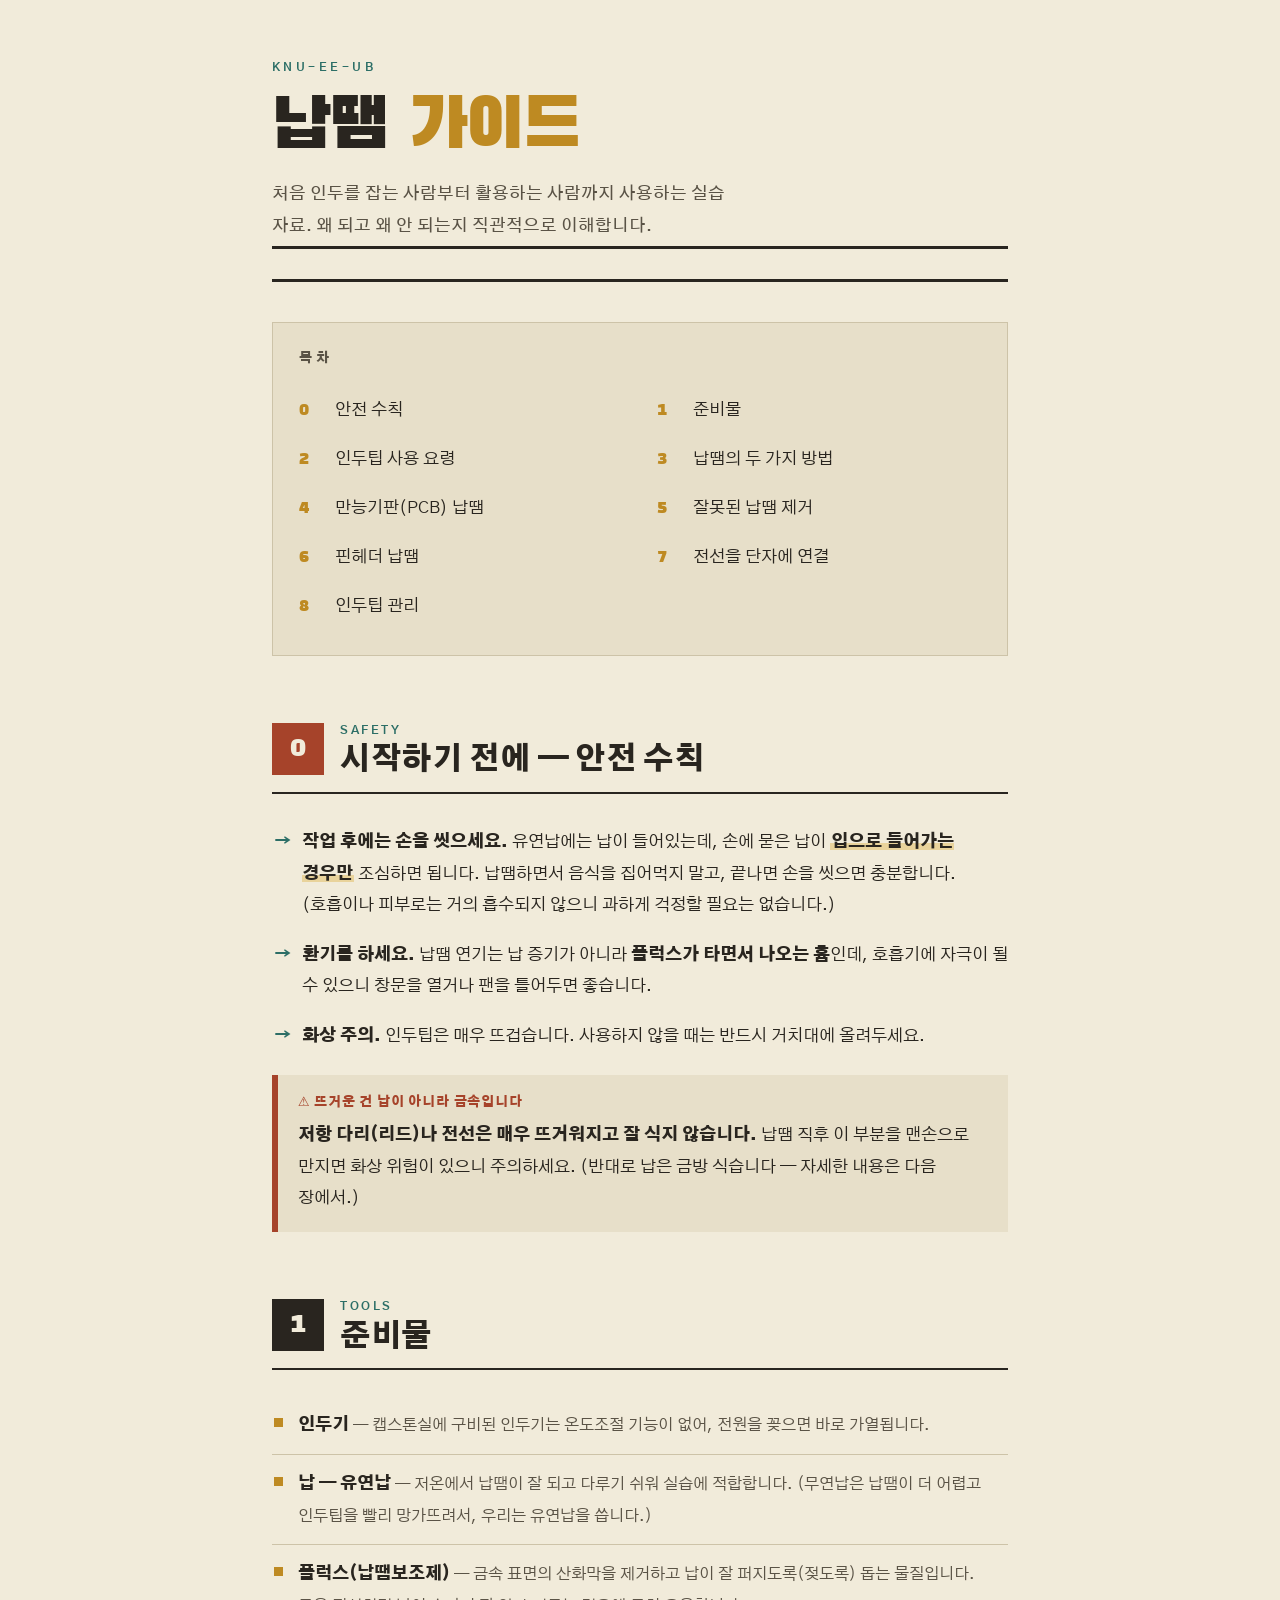
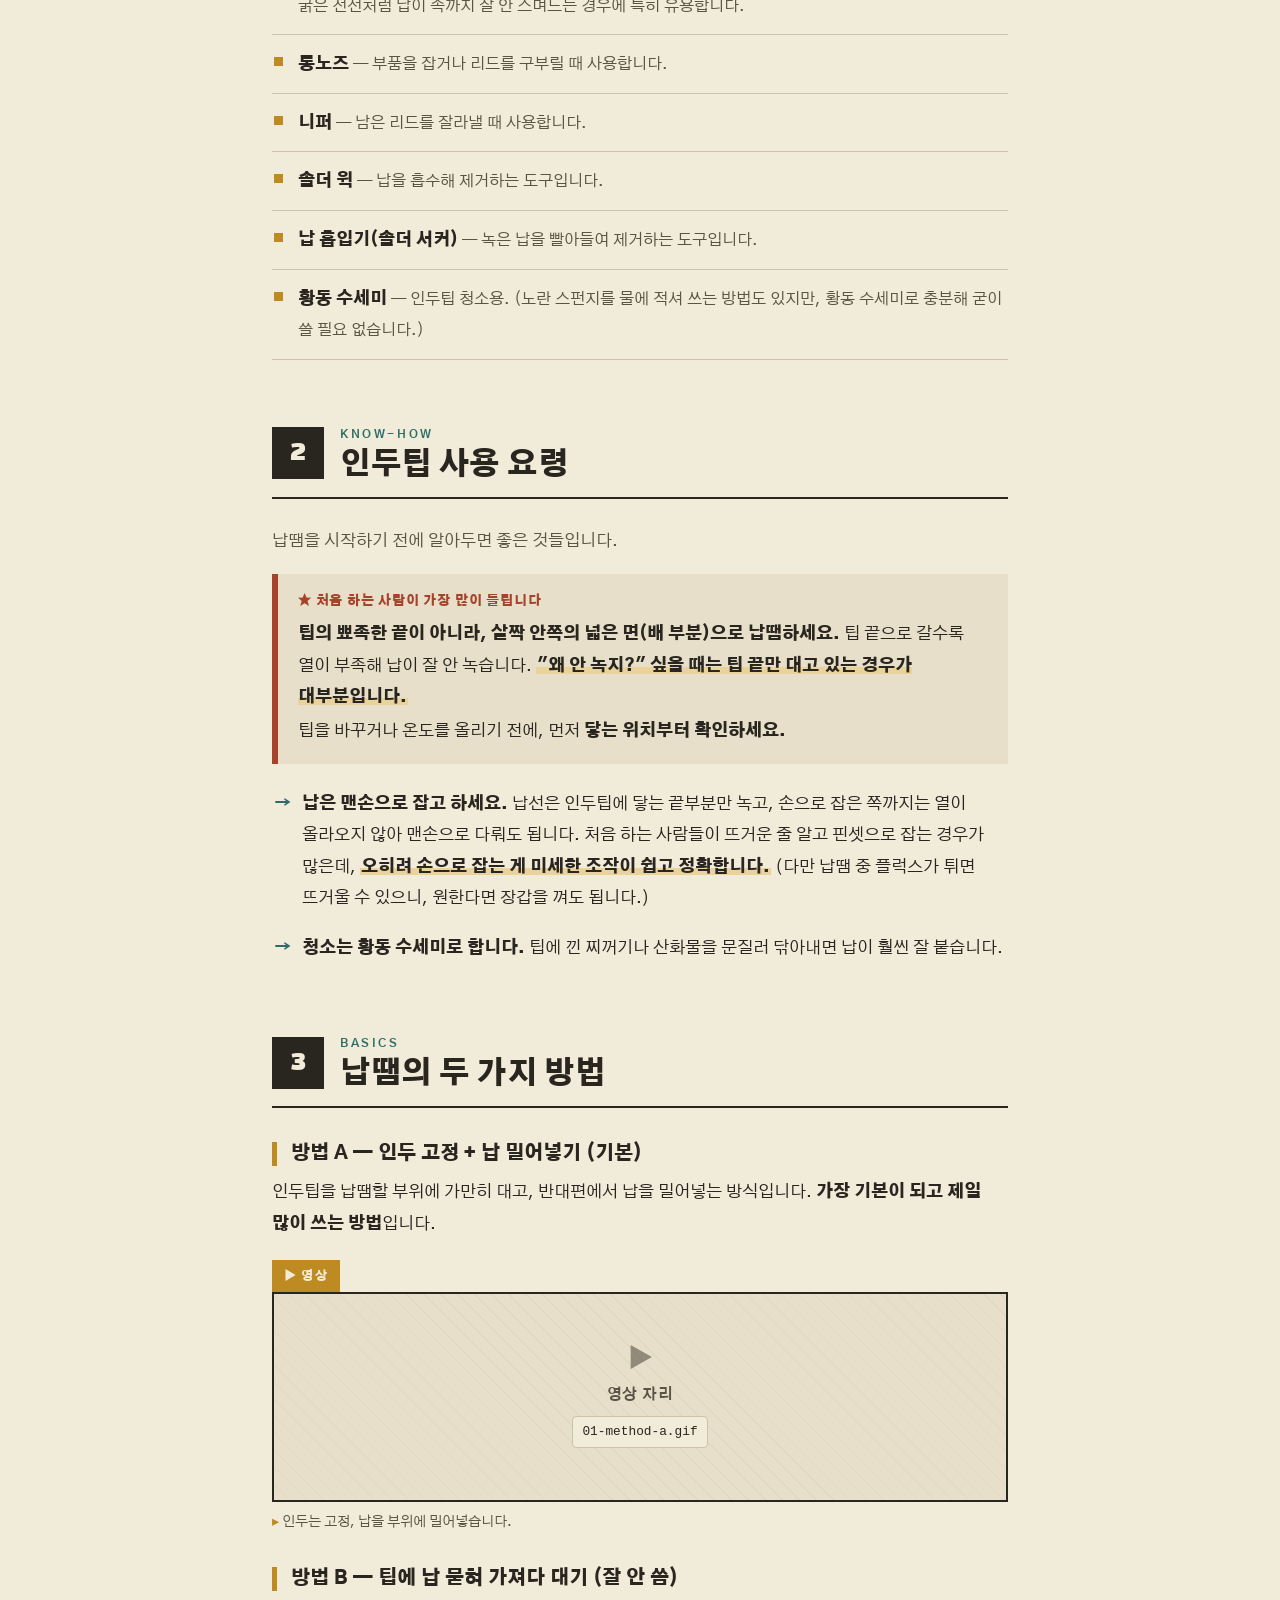
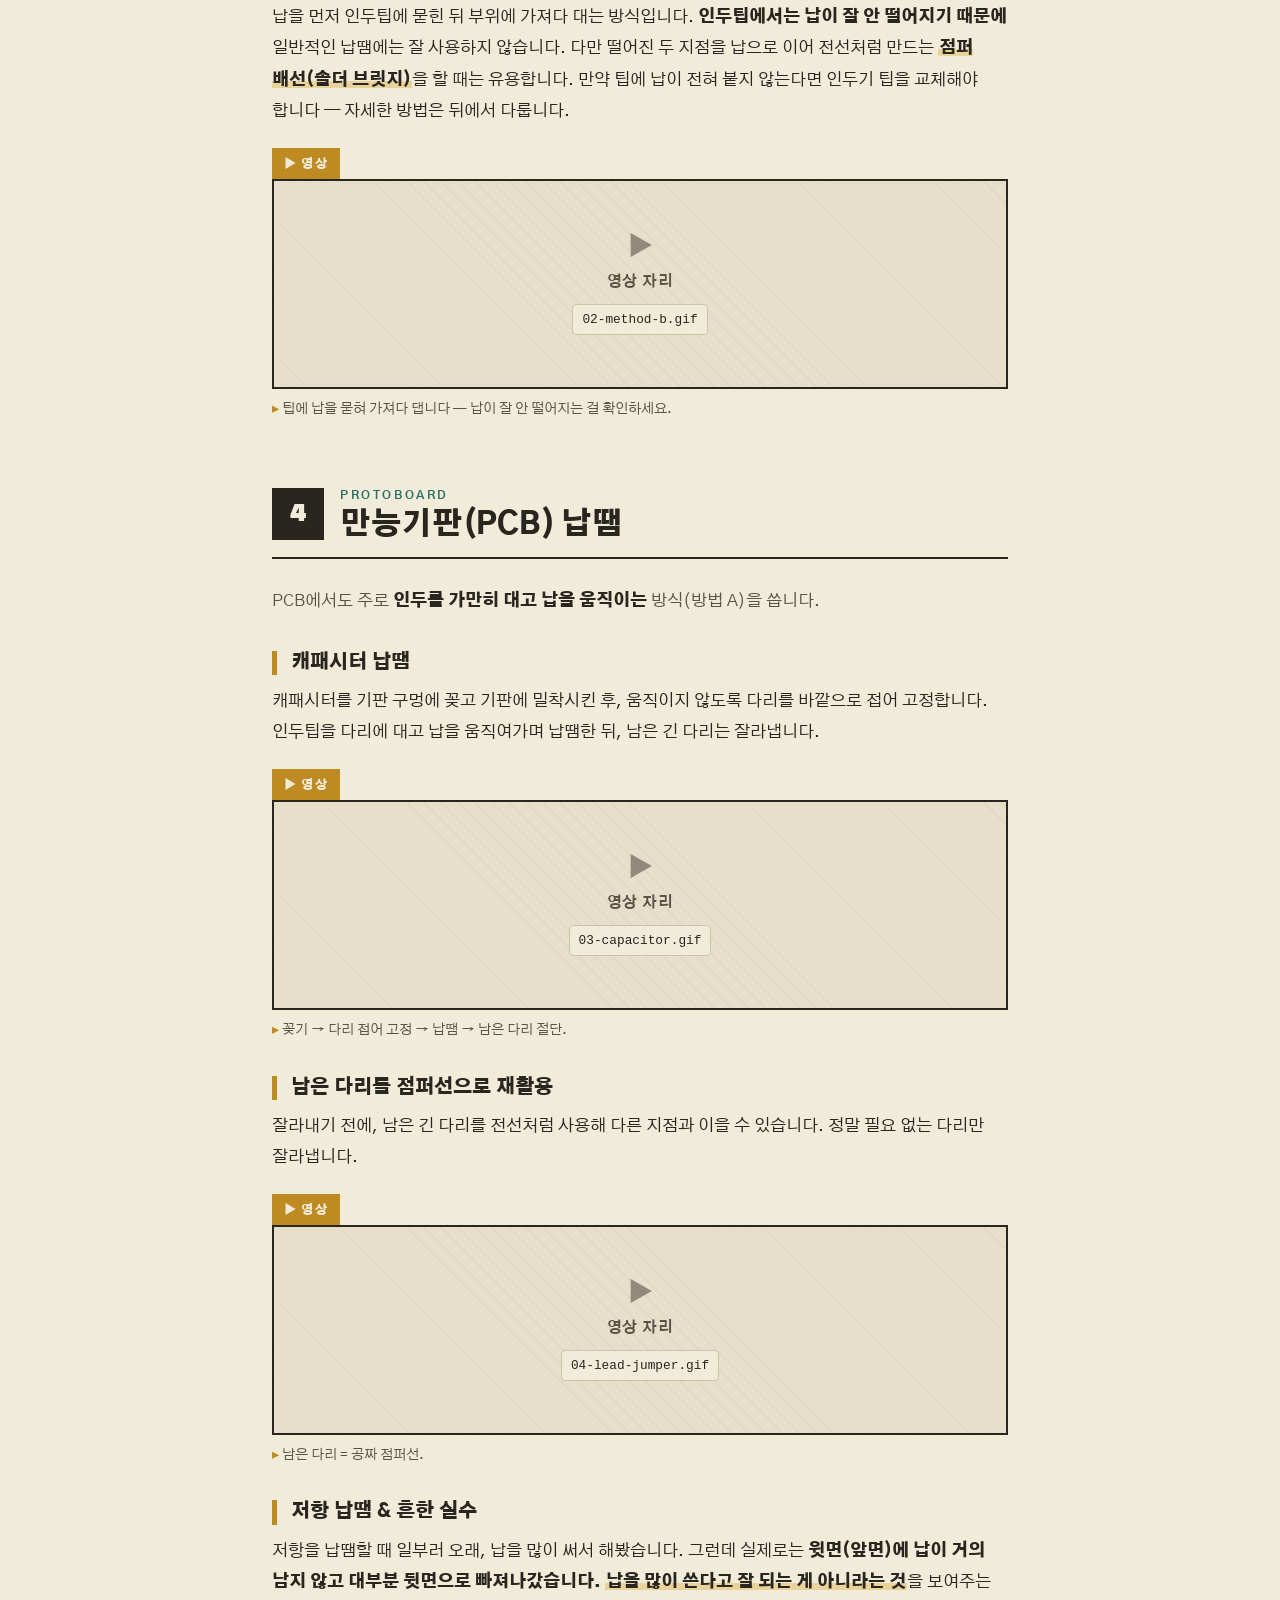
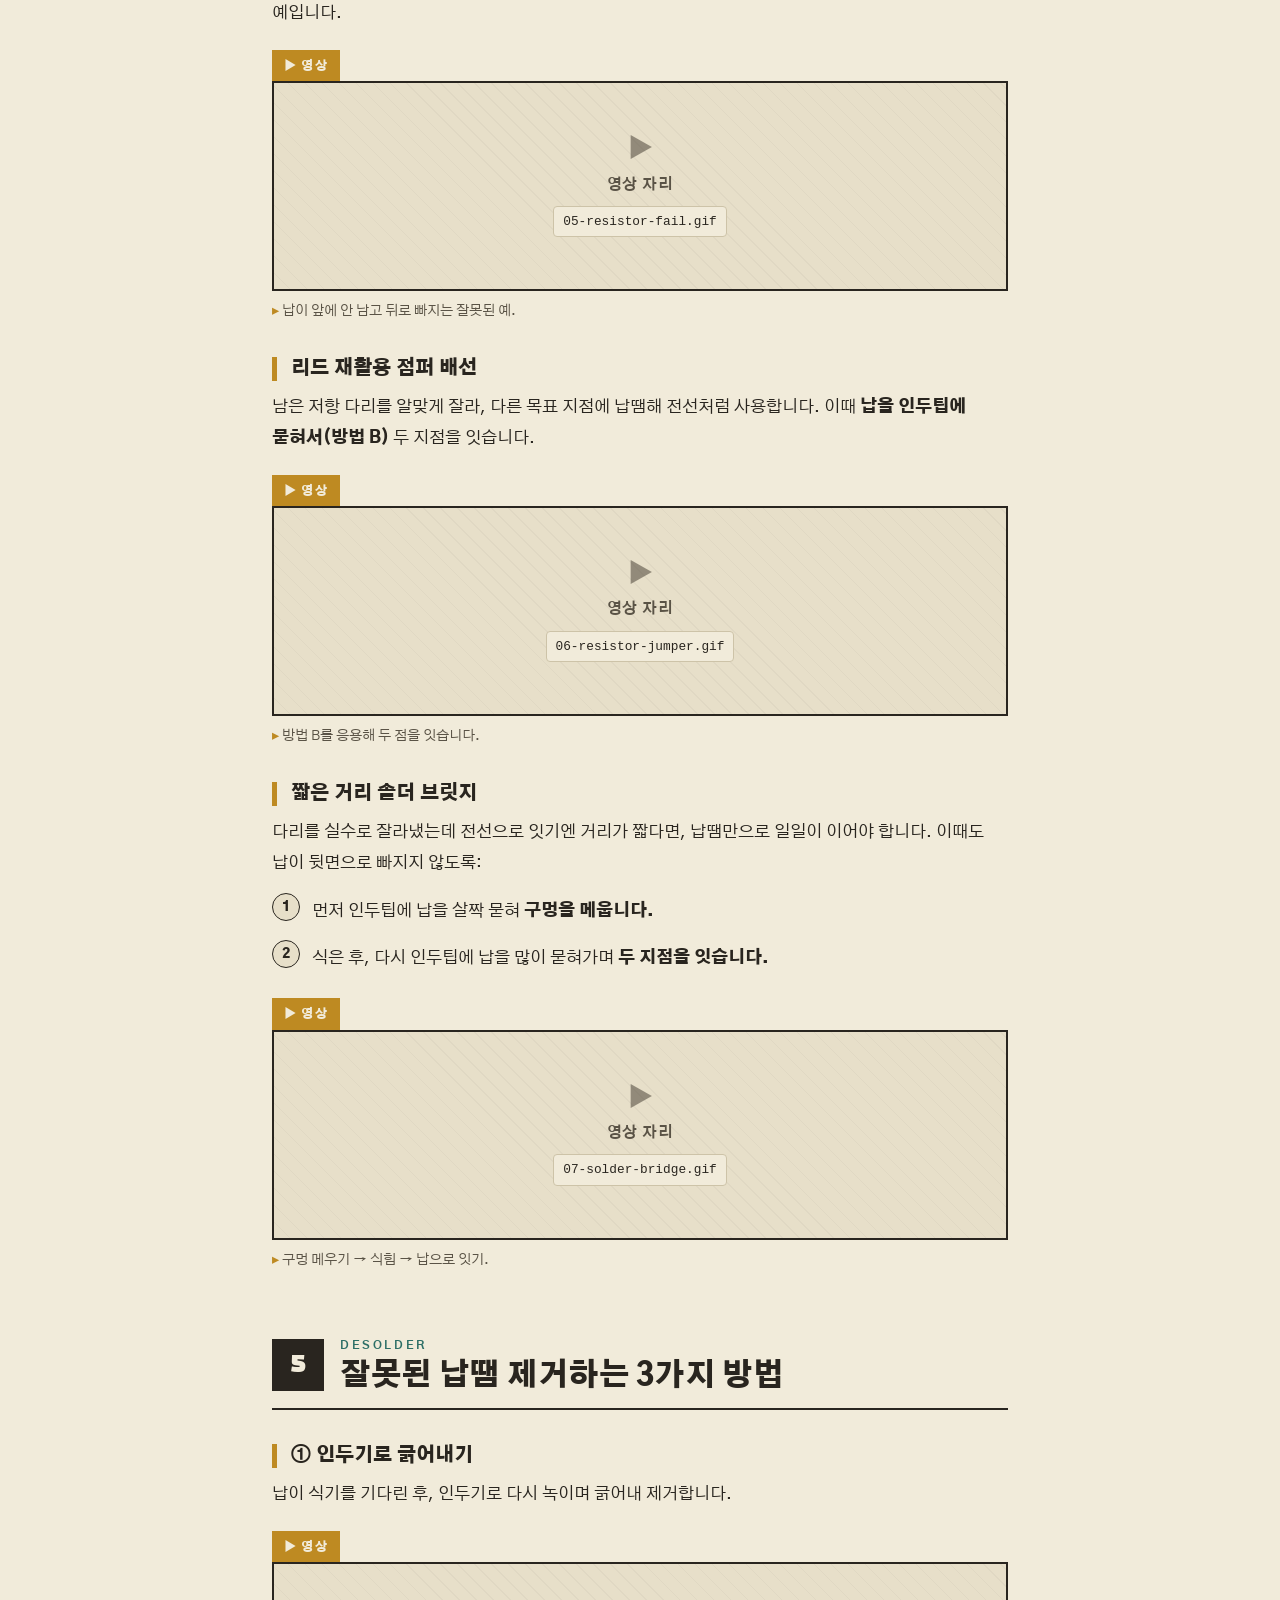
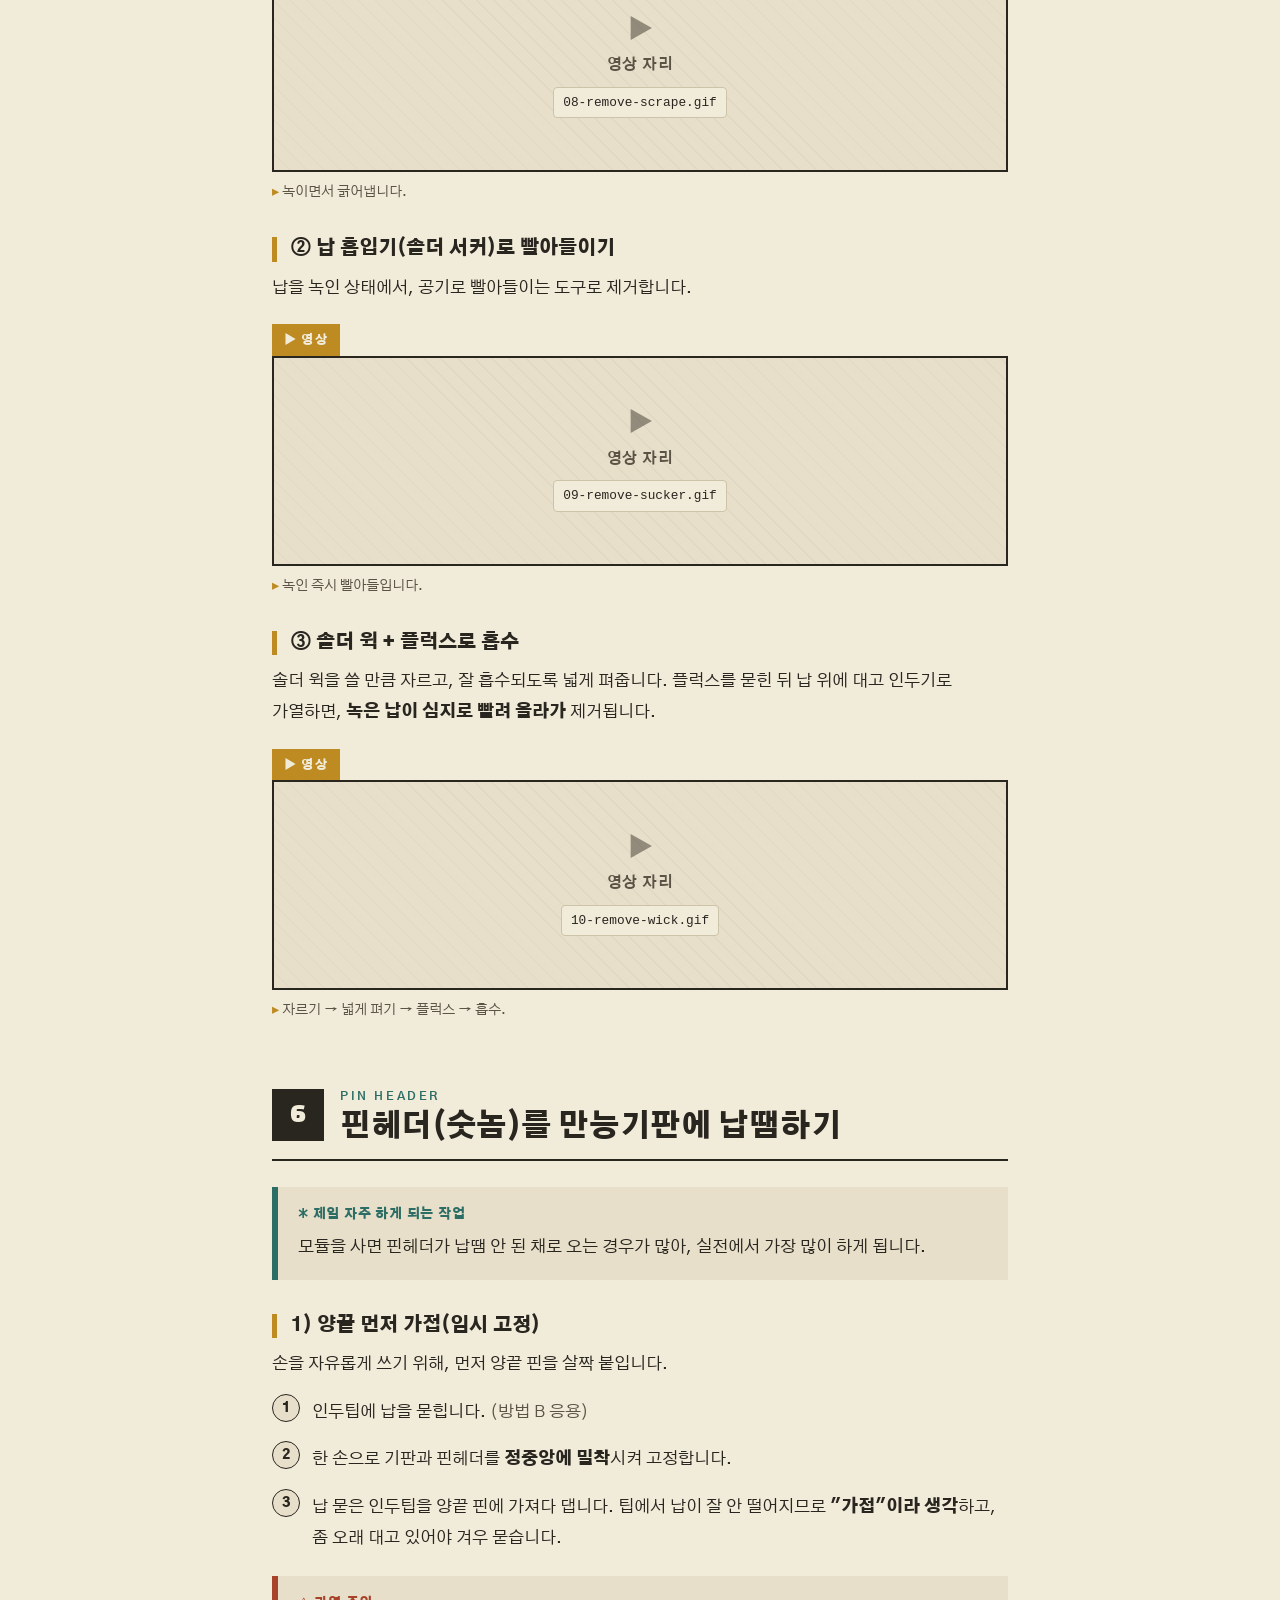
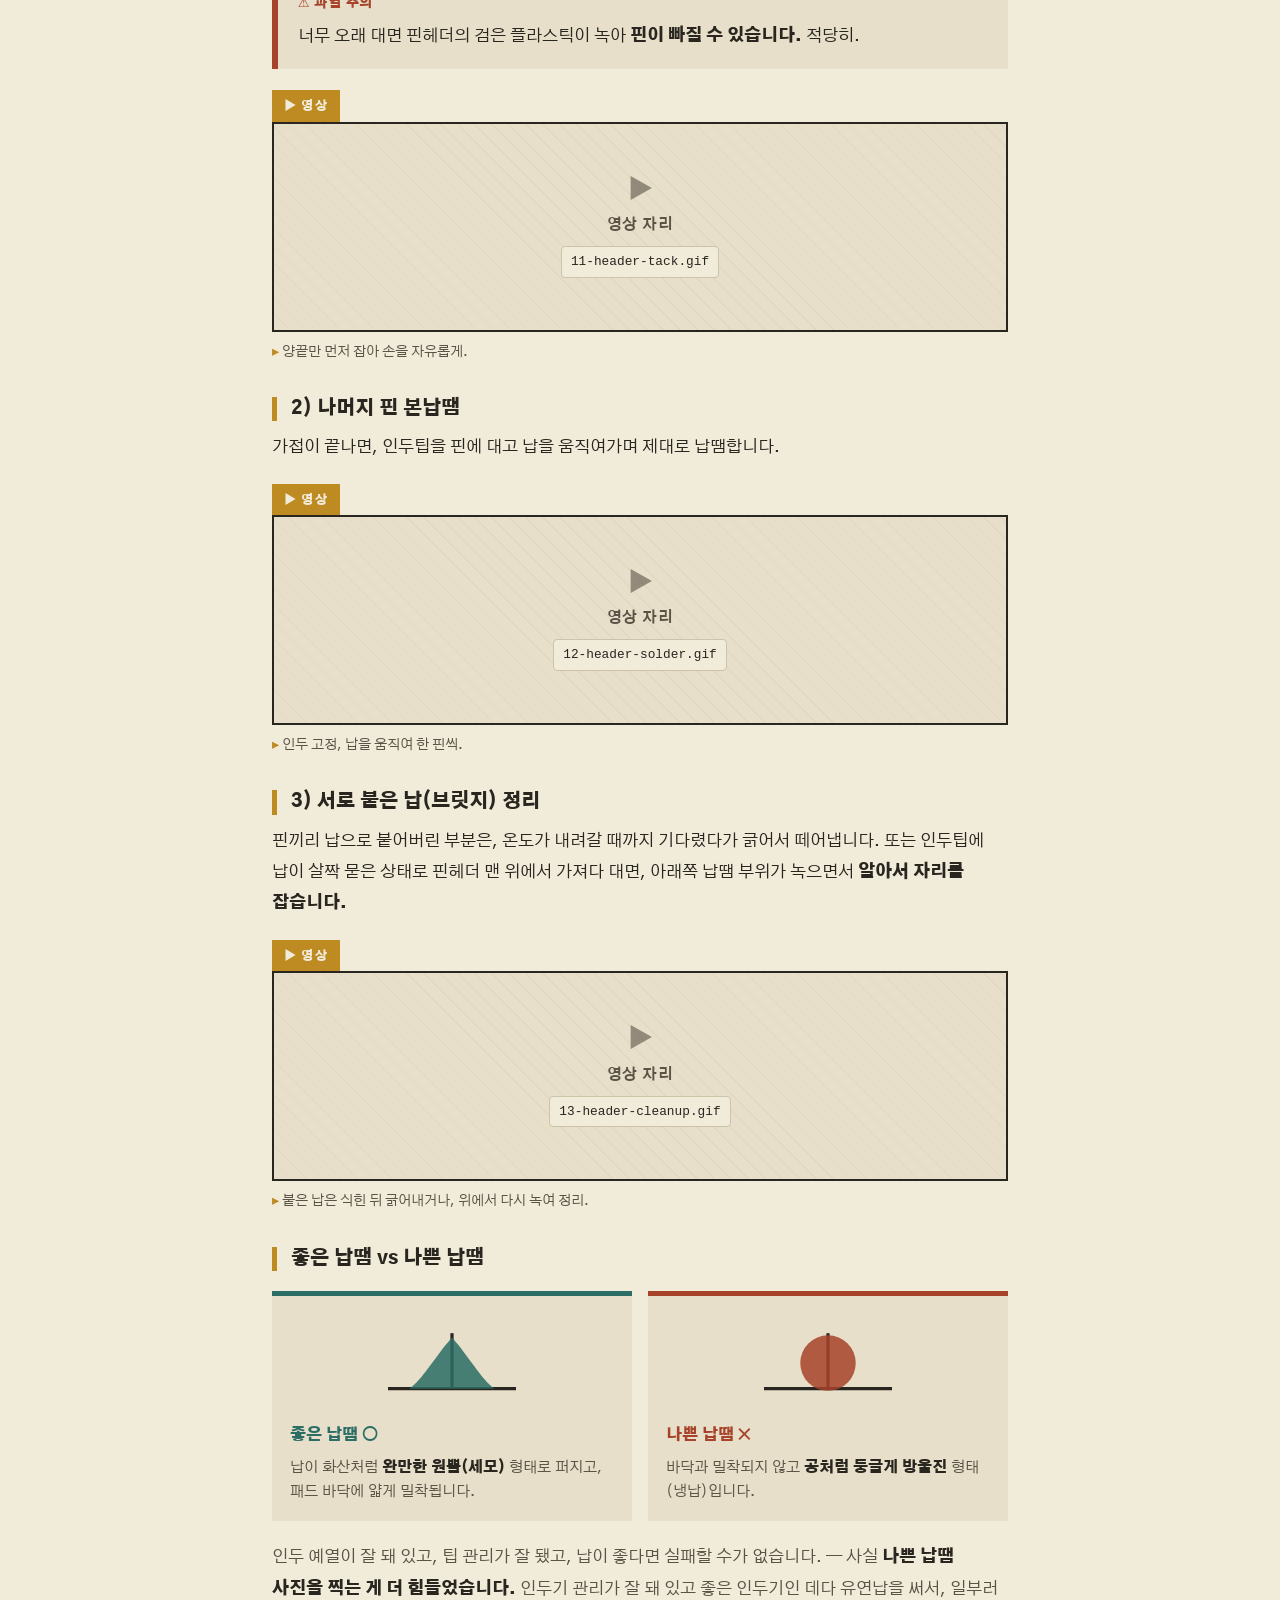
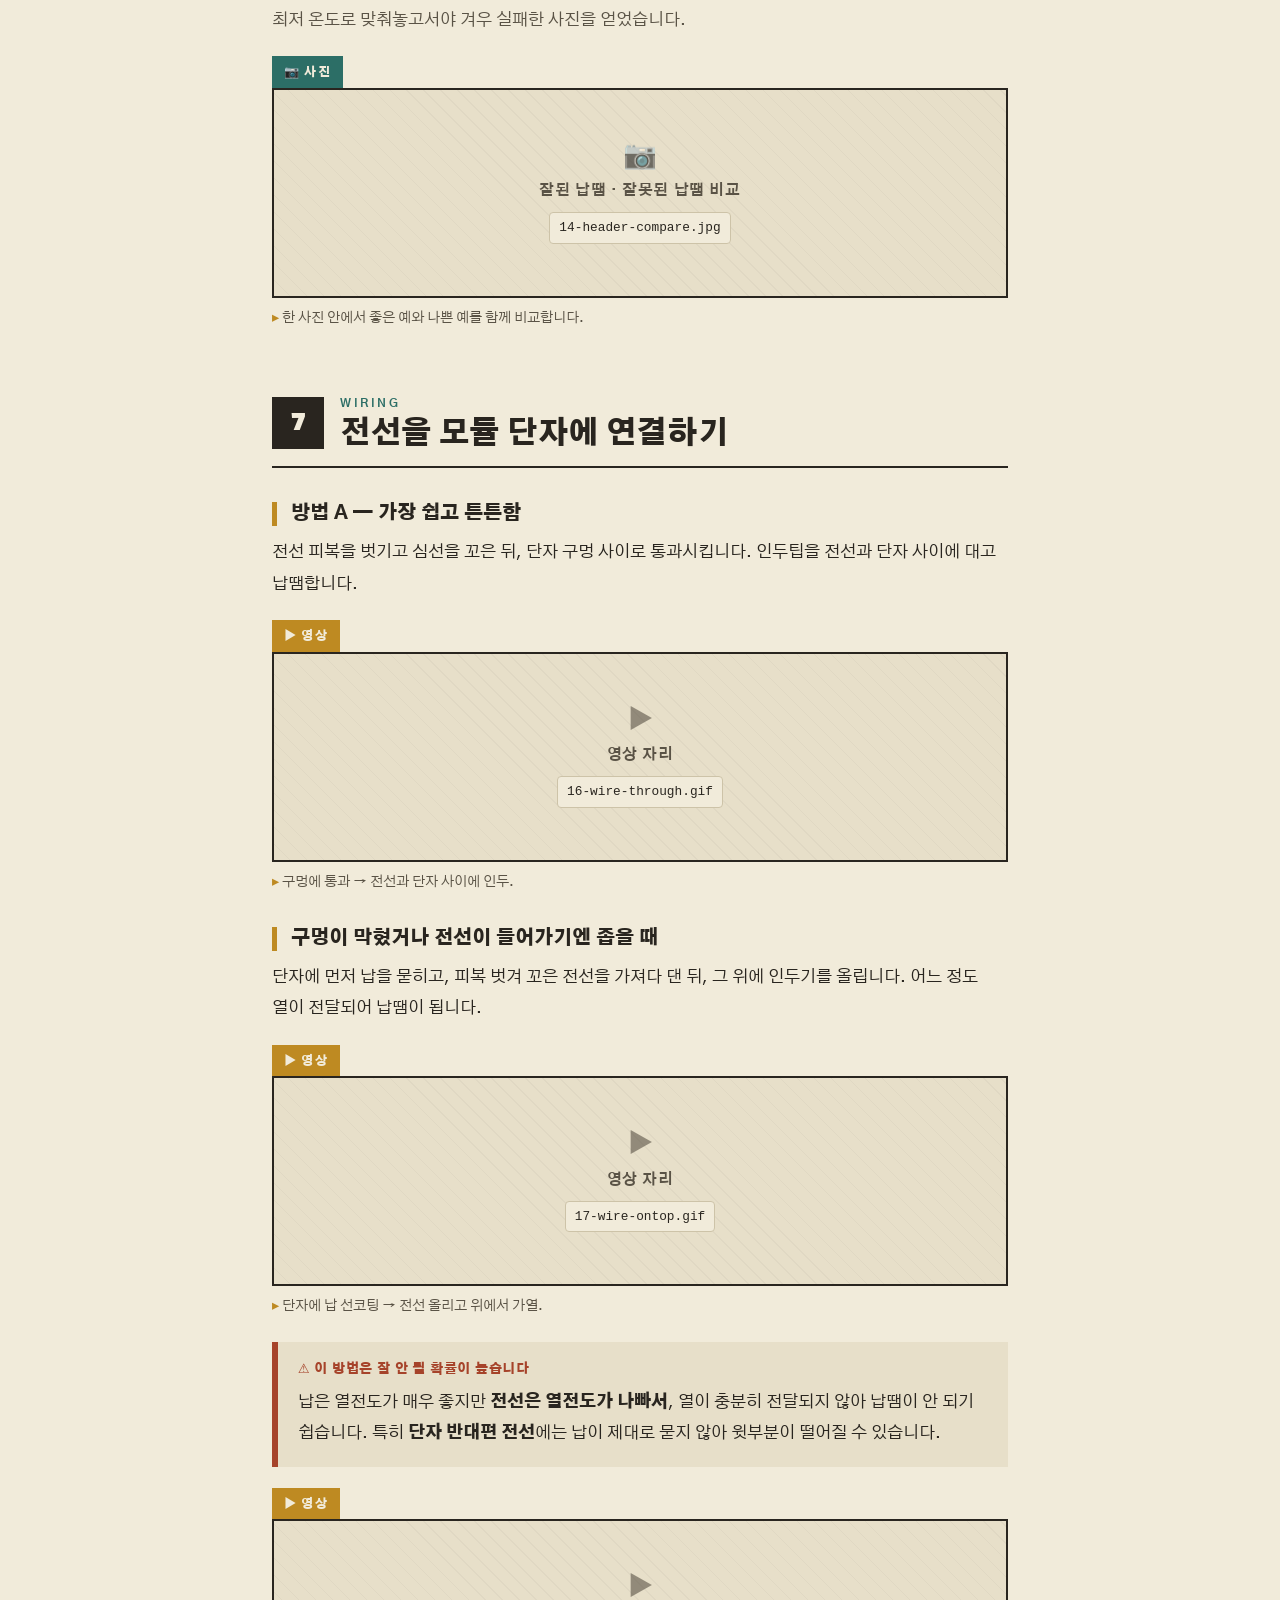
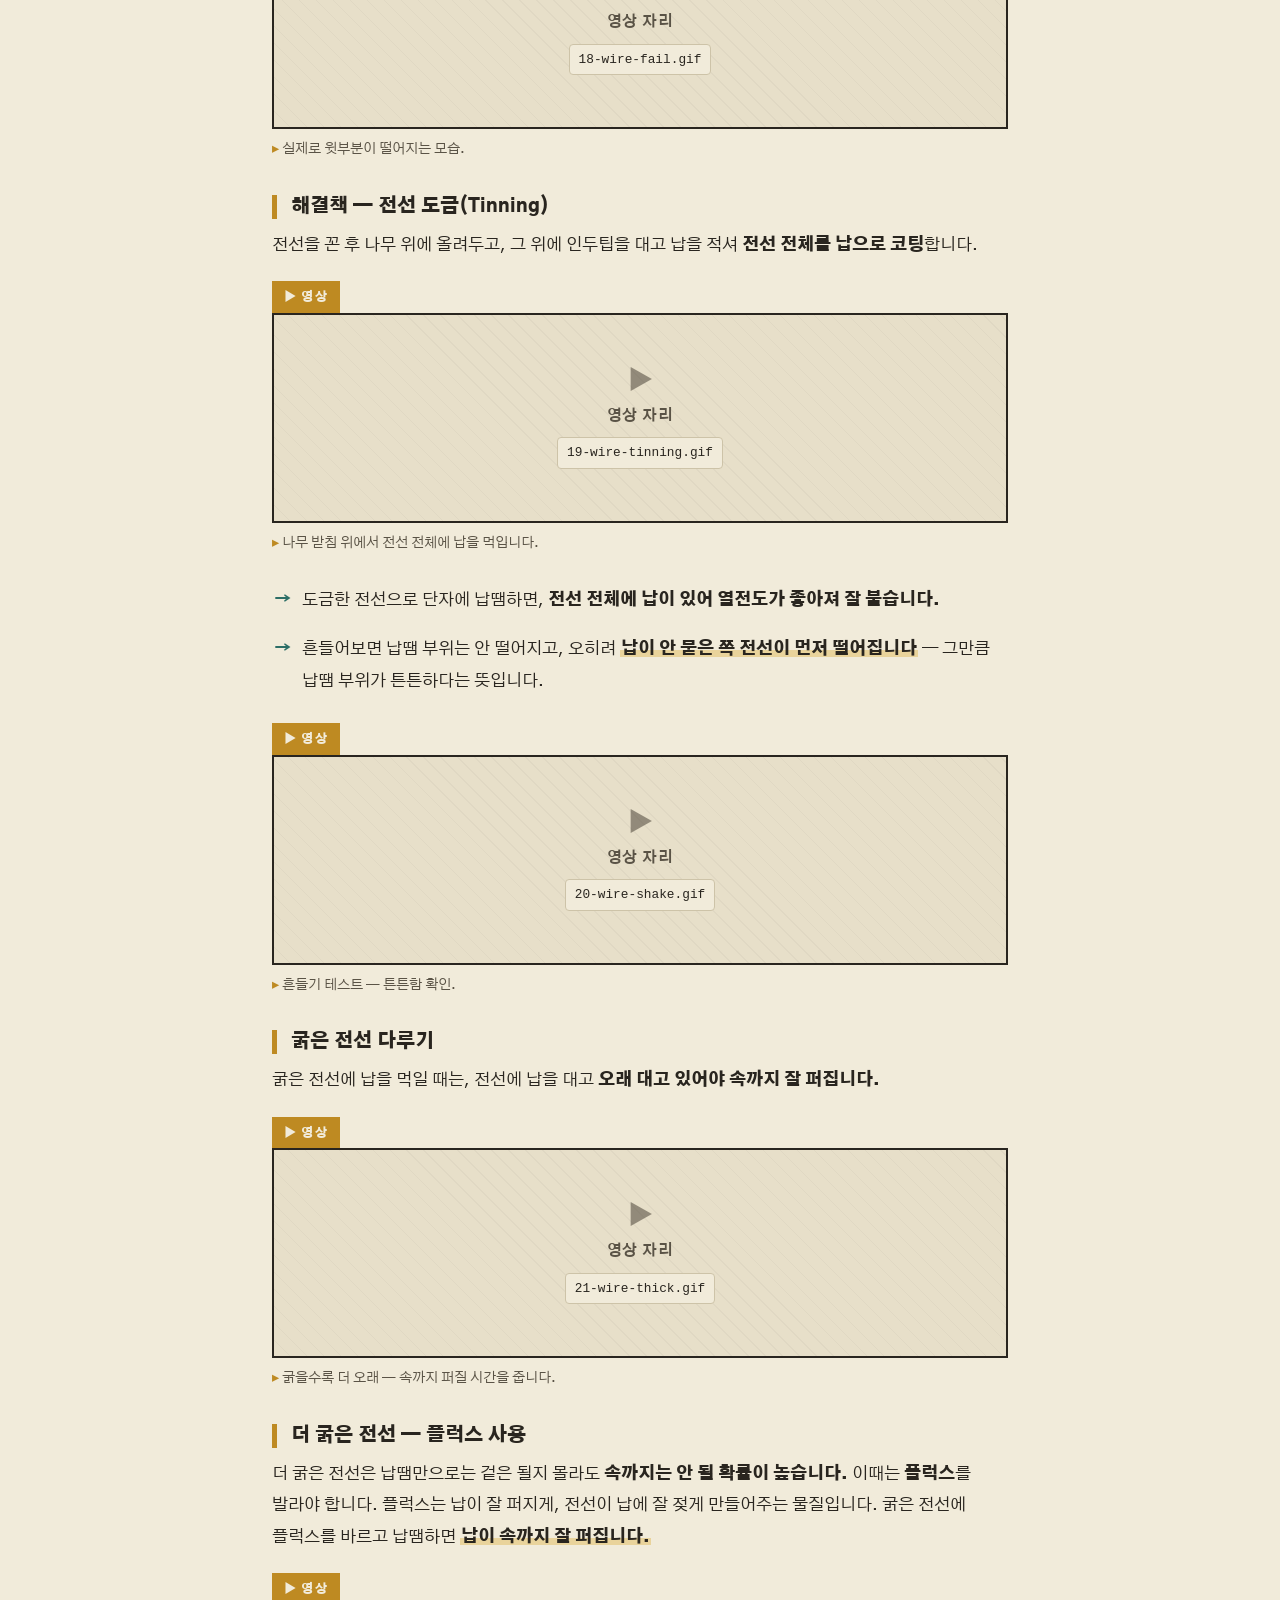
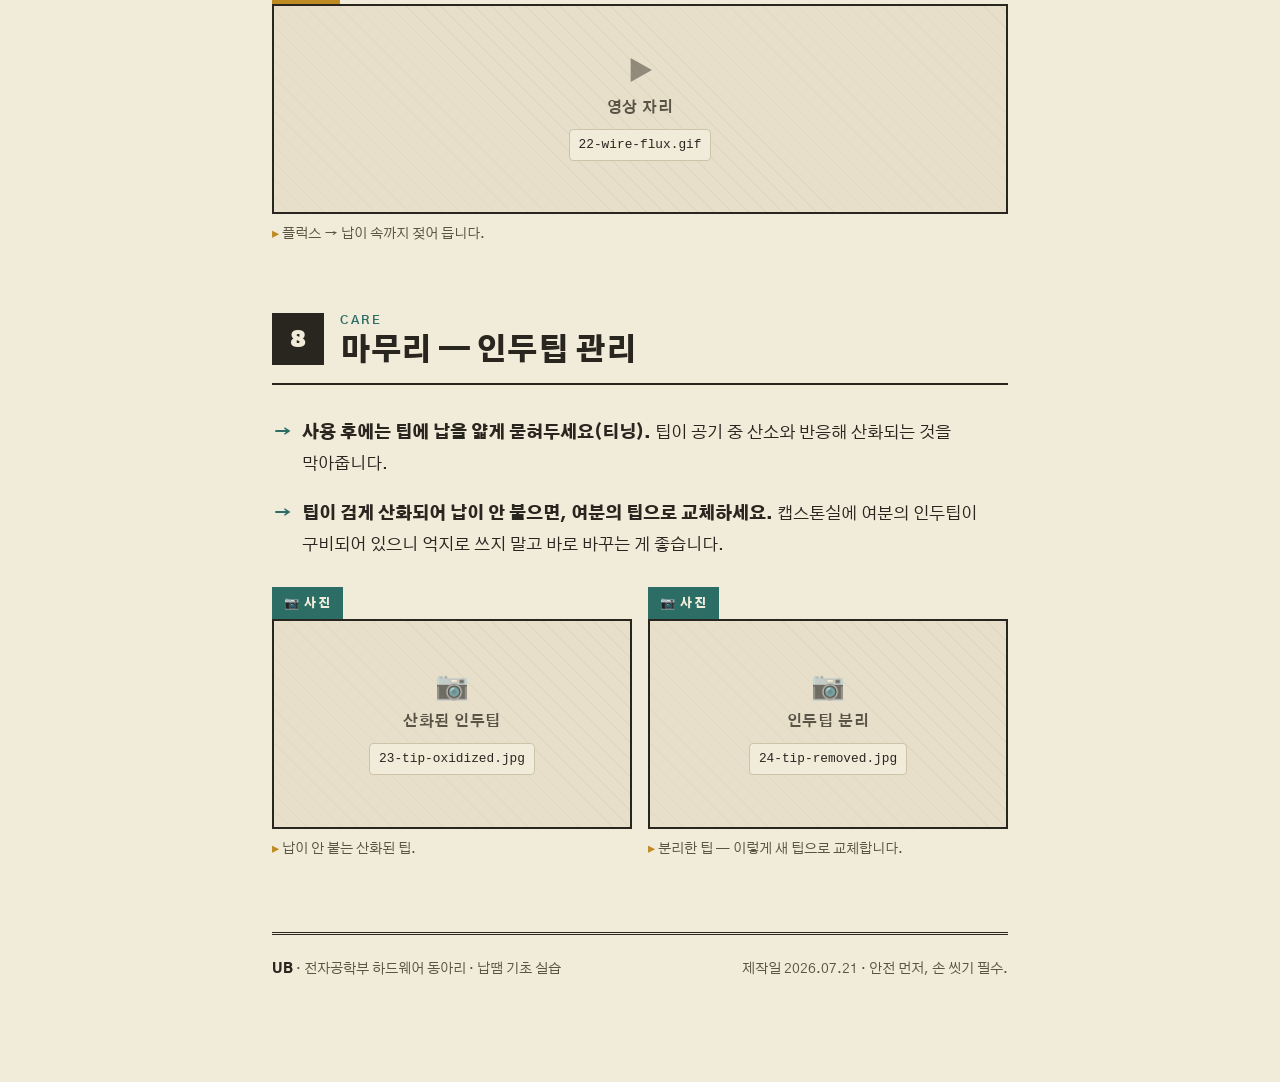
==== commit 4e65dae3: "Emphasize the iron-tip contact point in the soldering guide 팁의 배 부분으로 납땜하라는 내용을 목록 항목에서 강조 블록으로 올립니다" ====
--- a/index.html
+++ b/index.html
@@ -480,9 +480,14 @@
     </div>
     <p class="lead-note">납땜을 시작하기 전에 알아두면 좋은 것들입니다.</p>
 
+    <div class="callout warn">
+      <span class="c-label">★ 처음 하는 사람이 가장 많이 틀립니다</span>
+      <p><strong>팁의 뾰족한 끝이 아니라, 살짝 안쪽의 넓은 면(배 부분)으로 납땜하세요.</strong> 팁 끝으로 갈수록 열이 부족해 납이 잘 안 녹습니다. <span class="hl">"왜 안 녹지?" 싶을 때는 팁 끝만 대고 있는 경우가 대부분입니다.</span></p>
+      <p>팁을 바꾸거나 온도를 올리기 전에, 먼저 <strong>닿는 위치부터 확인하세요.</strong></p>
+    </div>
+
     <ul class="tips">
-      <li><strong>납은 맨손으로 잡고 하세요.</strong> 납선은 인두팁에 닿는 끝부분만 녹고, 손으로 잡은 쪽까지는 열이 올라오지 않아 맨손으로 다뤄도 됩니다. 처음 하는 사람들이 뜨거운 줄 알고 핀셋으로 잡는 경우가 많은데, <span class="hl">오히려 손으로 잡는 게 미세한 조작이 쉽고 정확합니다.</span> (다만 납땜 중 플럭스가 튀면 뜨거울 수 있으니, 원한다면 장갑을 껴도 됩니다. 그래도 맨손으로 하는 게 가장 편합니다.)</li>
-      <li><strong>팁의 뾰족한 끝이 아니라, 살짝 안쪽의 넓은 면(배 부분)으로 납땜하세요.</strong> 팁 끝으로 갈수록 열이 부족해 납이 잘 안 녹습니다. "왜 안 녹지?" 싶을 때는 팁 끝만 대고 있는 경우가 많습니다.</li>
+      <li><strong>납은 맨손으로 잡고 하세요.</strong> 납선은 인두팁에 닿는 끝부분만 녹고, 손으로 잡은 쪽까지는 열이 올라오지 않아 맨손으로 다뤄도 됩니다. 처음 하는 사람들이 뜨거운 줄 알고 핀셋으로 잡는 경우가 많은데, <span class="hl">오히려 손으로 잡는 게 미세한 조작이 쉽고 정확합니다.</span> (다만 납땜 중 플럭스가 튀면 뜨거울 수 있으니, 원한다면 장갑을 껴도 됩니다.)</li>
       <li><strong>청소는 황동 수세미로 합니다.</strong> 팁에 낀 찌꺼기나 산화물을 문질러 닦아내면 납이 훨씬 잘 붙습니다.</li>
     </ul>
   </section>
@@ -500,7 +505,7 @@
       <span class="demo-tab">▶ 영상</span>
       <div class="demo-frame">
         <div class="demo-empty"><span class="ic">▶</span><span class="t">영상 자리</span><code>01-method-a.gif</code></div>
-        <img src="01-method-a.gif" alt="인두를 고정하고 납을 밀어넣는 모습" onerror="this.remove()">
+        <img src="01-method-a.gif" width="512" height="512" alt="인두를 고정하고 납을 밀어넣는 모습" onerror="this.remove()">
       </div>
       <figcaption>인두는 고정, 납을 부위에 밀어넣습니다.</figcaption>
     </figure>
@@ -511,7 +516,7 @@
       <span class="demo-tab">▶ 영상</span>
       <div class="demo-frame">
         <div class="demo-empty"><span class="ic">▶</span><span class="t">영상 자리</span><code>02-method-b.gif</code></div>
-        <img src="02-method-b.gif" alt="팁에 납을 묻혀 가져다 대는 모습" onerror="this.remove()">
+        <img src="02-method-b.gif" width="512" height="512" alt="팁에 납을 묻혀 가져다 대는 모습" onerror="this.remove()">
       </div>
       <figcaption>팁에 납을 묻혀 가져다 댑니다 — 납이 잘 안 떨어지는 걸 확인하세요.</figcaption>
     </figure>
@@ -531,7 +536,7 @@
       <span class="demo-tab">▶ 영상</span>
       <div class="demo-frame">
         <div class="demo-empty"><span class="ic">▶</span><span class="t">영상 자리</span><code>03-capacitor.gif</code></div>
-        <img src="03-capacitor.gif" alt="캐패시터를 꽂고 다리를 접어 고정한 뒤 납땜하는 모습" onerror="this.remove()">
+        <img src="03-capacitor.gif" width="512" height="512" alt="캐패시터를 꽂고 다리를 접어 고정한 뒤 납땜하는 모습" onerror="this.remove()">
       </div>
       <figcaption>꽂기 → 다리 접어 고정 → 납땜 → 남은 다리 절단.</figcaption>
     </figure>
@@ -542,7 +547,7 @@
       <span class="demo-tab">▶ 영상</span>
       <div class="demo-frame">
         <div class="demo-empty"><span class="ic">▶</span><span class="t">영상 자리</span><code>04-lead-jumper.gif</code></div>
-        <img src="04-lead-jumper.gif" alt="남은 다리를 전선처럼 사용해 잇는 모습" onerror="this.remove()">
+        <img src="04-lead-jumper.gif" width="512" height="512" alt="남은 다리를 전선처럼 사용해 잇는 모습" onerror="this.remove()">
       </div>
       <figcaption>남은 다리 = 공짜 점퍼선.</figcaption>
     </figure>
@@ -553,7 +558,7 @@
       <span class="demo-tab">▶ 영상</span>
       <div class="demo-frame">
         <div class="demo-empty"><span class="ic">▶</span><span class="t">영상 자리</span><code>05-resistor-fail.gif</code></div>
-        <img src="05-resistor-fail.gif" alt="납을 많이 썼지만 앞면에 안 남고 뒤로 빠지는 모습" onerror="this.remove()">
+        <img src="05-resistor-fail.gif" width="512" height="512" alt="납을 많이 썼지만 앞면에 안 남고 뒤로 빠지는 모습" onerror="this.remove()">
       </div>
       <figcaption>납이 앞에 안 남고 뒤로 빠지는 잘못된 예.</figcaption>
     </figure>
@@ -564,7 +569,7 @@
       <span class="demo-tab">▶ 영상</span>
       <div class="demo-frame">
         <div class="demo-empty"><span class="ic">▶</span><span class="t">영상 자리</span><code>06-resistor-jumper.gif</code></div>
-        <img src="06-resistor-jumper.gif" alt="저항 다리를 점퍼선으로 활용해 두 지점을 잇는 모습" onerror="this.remove()">
+        <img src="06-resistor-jumper.gif" width="512" height="512" alt="저항 다리를 점퍼선으로 활용해 두 지점을 잇는 모습" onerror="this.remove()">
       </div>
       <figcaption>방법 B를 응용해 두 점을 잇습니다.</figcaption>
     </figure>
@@ -579,7 +584,7 @@
       <span class="demo-tab">▶ 영상</span>
       <div class="demo-frame">
         <div class="demo-empty"><span class="ic">▶</span><span class="t">영상 자리</span><code>07-solder-bridge.gif</code></div>
-        <img src="07-solder-bridge.gif" alt="구멍을 메운 뒤 짧은 거리를 납으로 잇는 모습" onerror="this.remove()">
+        <img src="07-solder-bridge.gif" width="512" height="512" alt="구멍을 메운 뒤 짧은 거리를 납으로 잇는 모습" onerror="this.remove()">
       </div>
       <figcaption>구멍 메우기 → 식힘 → 납으로 잇기.</figcaption>
     </figure>
@@ -598,7 +603,7 @@
       <span class="demo-tab">▶ 영상</span>
       <div class="demo-frame">
         <div class="demo-empty"><span class="ic">▶</span><span class="t">영상 자리</span><code>08-remove-scrape.gif</code></div>
-        <img src="08-remove-scrape.gif" alt="인두기로 납을 녹여 긁어내는 모습" onerror="this.remove()">
+        <img src="08-remove-scrape.gif" width="512" height="512" alt="인두기로 납을 녹여 긁어내는 모습" onerror="this.remove()">
       </div>
       <figcaption>녹이면서 긁어냅니다.</figcaption>
     </figure>
@@ -609,7 +614,7 @@
       <span class="demo-tab">▶ 영상</span>
       <div class="demo-frame">
         <div class="demo-empty"><span class="ic">▶</span><span class="t">영상 자리</span><code>09-remove-sucker.gif</code></div>
-        <img src="09-remove-sucker.gif" alt="솔더 서커로 녹은 납을 빨아들이는 모습" onerror="this.remove()">
+        <img src="09-remove-sucker.gif" width="512" height="512" alt="솔더 서커로 녹은 납을 빨아들이는 모습" onerror="this.remove()">
       </div>
       <figcaption>녹인 즉시 빨아들입니다.</figcaption>
     </figure>
@@ -620,7 +625,7 @@
       <span class="demo-tab">▶ 영상</span>
       <div class="demo-frame">
         <div class="demo-empty"><span class="ic">▶</span><span class="t">영상 자리</span><code>10-remove-wick.gif</code></div>
-        <img src="10-remove-wick.gif" alt="솔더 윅에 플럭스를 묻혀 납을 흡수하는 모습" onerror="this.remove()">
+        <img src="10-remove-wick.gif" width="512" height="512" alt="솔더 윅에 플럭스를 묻혀 납을 흡수하는 모습" onerror="this.remove()">
       </div>
       <figcaption>자르기 → 넓게 펴기 → 플럭스 → 흡수.</figcaption>
     </figure>
@@ -652,7 +657,7 @@
       <span class="demo-tab">▶ 영상</span>
       <div class="demo-frame">
         <div class="demo-empty"><span class="ic">▶</span><span class="t">영상 자리</span><code>11-header-tack.gif</code></div>
-        <img src="11-header-tack.gif" alt="핀헤더 양끝을 가접해 고정하는 모습" onerror="this.remove()">
+        <img src="11-header-tack.gif" width="512" height="512" alt="핀헤더 양끝을 가접해 고정하는 모습" onerror="this.remove()">
       </div>
       <figcaption>양끝만 먼저 잡아 손을 자유롭게.</figcaption>
     </figure>
@@ -663,7 +668,7 @@
       <span class="demo-tab">▶ 영상</span>
       <div class="demo-frame">
         <div class="demo-empty"><span class="ic">▶</span><span class="t">영상 자리</span><code>12-header-solder.gif</code></div>
-        <img src="12-header-solder.gif" alt="나머지 핀을 본납땜하는 모습" onerror="this.remove()">
+        <img src="12-header-solder.gif" width="512" height="512" alt="나머지 핀을 본납땜하는 모습" onerror="this.remove()">
       </div>
       <figcaption>인두 고정, 납을 움직여 한 핀씩.</figcaption>
     </figure>
@@ -674,7 +679,7 @@
       <span class="demo-tab">▶ 영상</span>
       <div class="demo-frame">
         <div class="demo-empty"><span class="ic">▶</span><span class="t">영상 자리</span><code>13-header-cleanup.gif</code></div>
-        <img src="13-header-cleanup.gif" alt="붙어버린 납을 정리하는 모습" onerror="this.remove()">
+        <img src="13-header-cleanup.gif" width="512" height="512" alt="붙어버린 납을 정리하는 모습" onerror="this.remove()">
       </div>
       <figcaption>붙은 납은 식힌 뒤 긁어내거나, 위에서 다시 녹여 정리.</figcaption>
     </figure>
@@ -705,7 +710,7 @@
       <span class="demo-tab photo">📷 사진</span>
       <div class="demo-frame">
         <div class="demo-empty"><span class="ic">📷</span><span class="t">잘된 납땜 · 잘못된 납땜 비교</span><code>14-header-compare.jpg</code></div>
-        <img src="14-header-compare.jpg" alt="잘된 핀헤더 납땜과 잘못된 납땜을 비교한 모습" onerror="this.remove()">
+        <img src="14-header-compare.jpg" width="2992" height="2992" alt="잘된 핀헤더 납땜과 잘못된 납땜을 비교한 모습" onerror="this.remove()">
       </div>
       <figcaption>한 사진 안에서 좋은 예와 나쁜 예를 함께 비교합니다.</figcaption>
     </figure>
@@ -724,7 +729,7 @@
       <span class="demo-tab">▶ 영상</span>
       <div class="demo-frame">
         <div class="demo-empty"><span class="ic">▶</span><span class="t">영상 자리</span><code>16-wire-through.gif</code></div>
-        <img src="16-wire-through.gif" alt="꼰 전선을 단자 구멍에 통과시켜 납땜하는 모습" onerror="this.remove()">
+        <img src="16-wire-through.gif" width="512" height="512" alt="꼰 전선을 단자 구멍에 통과시켜 납땜하는 모습" onerror="this.remove()">
       </div>
       <figcaption>구멍에 통과 → 전선과 단자 사이에 인두.</figcaption>
     </figure>
@@ -735,7 +740,7 @@
       <span class="demo-tab">▶ 영상</span>
       <div class="demo-frame">
         <div class="demo-empty"><span class="ic">▶</span><span class="t">영상 자리</span><code>17-wire-ontop.gif</code></div>
-        <img src="17-wire-ontop.gif" alt="단자에 납을 묻히고 전선을 위에서 가열하는 모습" onerror="this.remove()">
+        <img src="17-wire-ontop.gif" width="512" height="512" alt="단자에 납을 묻히고 전선을 위에서 가열하는 모습" onerror="this.remove()">
       </div>
       <figcaption>단자에 납 선코팅 → 전선 올리고 위에서 가열.</figcaption>
     </figure>
@@ -747,18 +752,18 @@
       <span class="demo-tab">▶ 영상</span>
       <div class="demo-frame">
         <div class="demo-empty"><span class="ic">▶</span><span class="t">영상 자리</span><code>18-wire-fail.gif</code></div>
-        <img src="18-wire-fail.gif" alt="윗부분이 떨어지는 실패 모습" onerror="this.remove()">
+        <img src="18-wire-fail.gif" width="512" height="512" alt="윗부분이 떨어지는 실패 모습" onerror="this.remove()">
       </div>
       <figcaption>실제로 윗부분이 떨어지는 모습.</figcaption>
     </figure>
 
-    <h3>해결책 — 전선 도금(Tinning)</h3>
+    <h3 id="tinning">해결책 — 전선 도금(Tinning)</h3>
     <p>전선을 꼰 후 나무 위에 올려두고, 그 위에 인두팁을 대고 납을 적셔 <strong>전선 전체를 납으로 코팅</strong>합니다.</p>
     <figure class="demo">
       <span class="demo-tab">▶ 영상</span>
       <div class="demo-frame">
         <div class="demo-empty"><span class="ic">▶</span><span class="t">영상 자리</span><code>19-wire-tinning.gif</code></div>
-        <img src="19-wire-tinning.gif" alt="전선을 나무 위에 두고 납으로 코팅하는 모습" onerror="this.remove()">
+        <img src="19-wire-tinning.gif" width="512" height="512" alt="전선을 나무 위에 두고 납으로 코팅하는 모습" onerror="this.remove()">
       </div>
       <figcaption>나무 받침 위에서 전선 전체에 납을 먹입니다.</figcaption>
     </figure>
@@ -770,7 +775,7 @@
       <span class="demo-tab">▶ 영상</span>
       <div class="demo-frame">
         <div class="demo-empty"><span class="ic">▶</span><span class="t">영상 자리</span><code>20-wire-shake.gif</code></div>
-        <img src="20-wire-shake.gif" alt="흔들어도 납땜부위는 안 떨어지고 도금 안 된 쪽이 먼저 떨어지는 모습" onerror="this.remove()">
+        <img src="20-wire-shake.gif" width="512" height="512" alt="흔들어도 납땜부위는 안 떨어지고 도금 안 된 쪽이 먼저 떨어지는 모습" onerror="this.remove()">
       </div>
       <figcaption>흔들기 테스트 — 튼튼함 확인.</figcaption>
     </figure>
@@ -781,7 +786,7 @@
       <span class="demo-tab">▶ 영상</span>
       <div class="demo-frame">
         <div class="demo-empty"><span class="ic">▶</span><span class="t">영상 자리</span><code>21-wire-thick.gif</code></div>
-        <img src="21-wire-thick.gif" alt="굵은 전선에 오래 열을 줘 납을 퍼뜨리는 모습" onerror="this.remove()">
+        <img src="21-wire-thick.gif" width="512" height="512" alt="굵은 전선에 오래 열을 줘 납을 퍼뜨리는 모습" onerror="this.remove()">
       </div>
       <figcaption>굵을수록 더 오래 — 속까지 퍼질 시간을 줍니다.</figcaption>
     </figure>
@@ -792,7 +797,7 @@
       <span class="demo-tab">▶ 영상</span>
       <div class="demo-frame">
         <div class="demo-empty"><span class="ic">▶</span><span class="t">영상 자리</span><code>22-wire-flux.gif</code></div>
-        <img src="22-wire-flux.gif" alt="플럭스를 발라 굵은 전선에 납이 잘 퍼지는 모습" onerror="this.remove()">
+        <img src="22-wire-flux.gif" width="512" height="512" alt="플럭스를 발라 굵은 전선에 납이 잘 퍼지는 모습" onerror="this.remove()">
       </div>
       <figcaption>플럭스 → 납이 속까지 젖어 듭니다.</figcaption>
     </figure>
@@ -814,7 +819,7 @@
         <span class="demo-tab photo">📷 사진</span>
         <div class="demo-frame">
           <div class="demo-empty"><span class="ic">📷</span><span class="t">산화된 인두팁</span><code>23-tip-oxidized.jpg</code></div>
-          <img src="23-tip-oxidized.jpg" alt="검게 산화되어 납이 안 붙는 인두팁" onerror="this.remove()">
+          <img src="23-tip-oxidized.jpg" width="4000" height="3000" alt="검게 산화되어 납이 안 붙는 인두팁" onerror="this.remove()">
         </div>
         <figcaption>납이 안 붙는 산화된 팁.</figcaption>
       </figure>
@@ -822,7 +827,7 @@
         <span class="demo-tab photo">📷 사진</span>
         <div class="demo-frame">
           <div class="demo-empty"><span class="ic">📷</span><span class="t">인두팁 분리</span><code>24-tip-removed.jpg</code></div>
-          <img src="24-tip-removed.jpg" alt="인두기에서 분리한 인두팁" onerror="this.remove()">
+          <img src="24-tip-removed.jpg" width="4000" height="3000" alt="인두기에서 분리한 인두팁" onerror="this.remove()">
         </div>
         <figcaption>분리한 팁 — 이렇게 새 팁으로 교체합니다.</figcaption>
       </figure>
@@ -836,22 +841,6 @@
 
 </div>
 
-<script>
-  // 스크롤 시 섹션이 부드럽게 나타나도록 (동작 최소화 설정 시 비활성)
-  (function(){
-    var reduce = window.matchMedia && window.matchMedia('(prefers-reduced-motion: reduce)').matches;
-    var items = document.querySelectorAll('.reveal');
-    if(reduce || !('IntersectionObserver' in window)){
-      items.forEach(function(el){ el.classList.add('in'); });
-      return;
-    }
-    var io = new IntersectionObserver(function(entries){
-      entries.forEach(function(e){
-        if(e.isIntersecting){ e.target.classList.add('in'); io.unobserve(e.target); }
-      });
-    }, { threshold: 0, rootMargin: '0px 0px -10% 0px' });
-    items.forEach(function(el){ io.observe(el); });
-  })();
-</script>
+<script src="./assets/reveal.js"></script>
 </body>
 </html>
